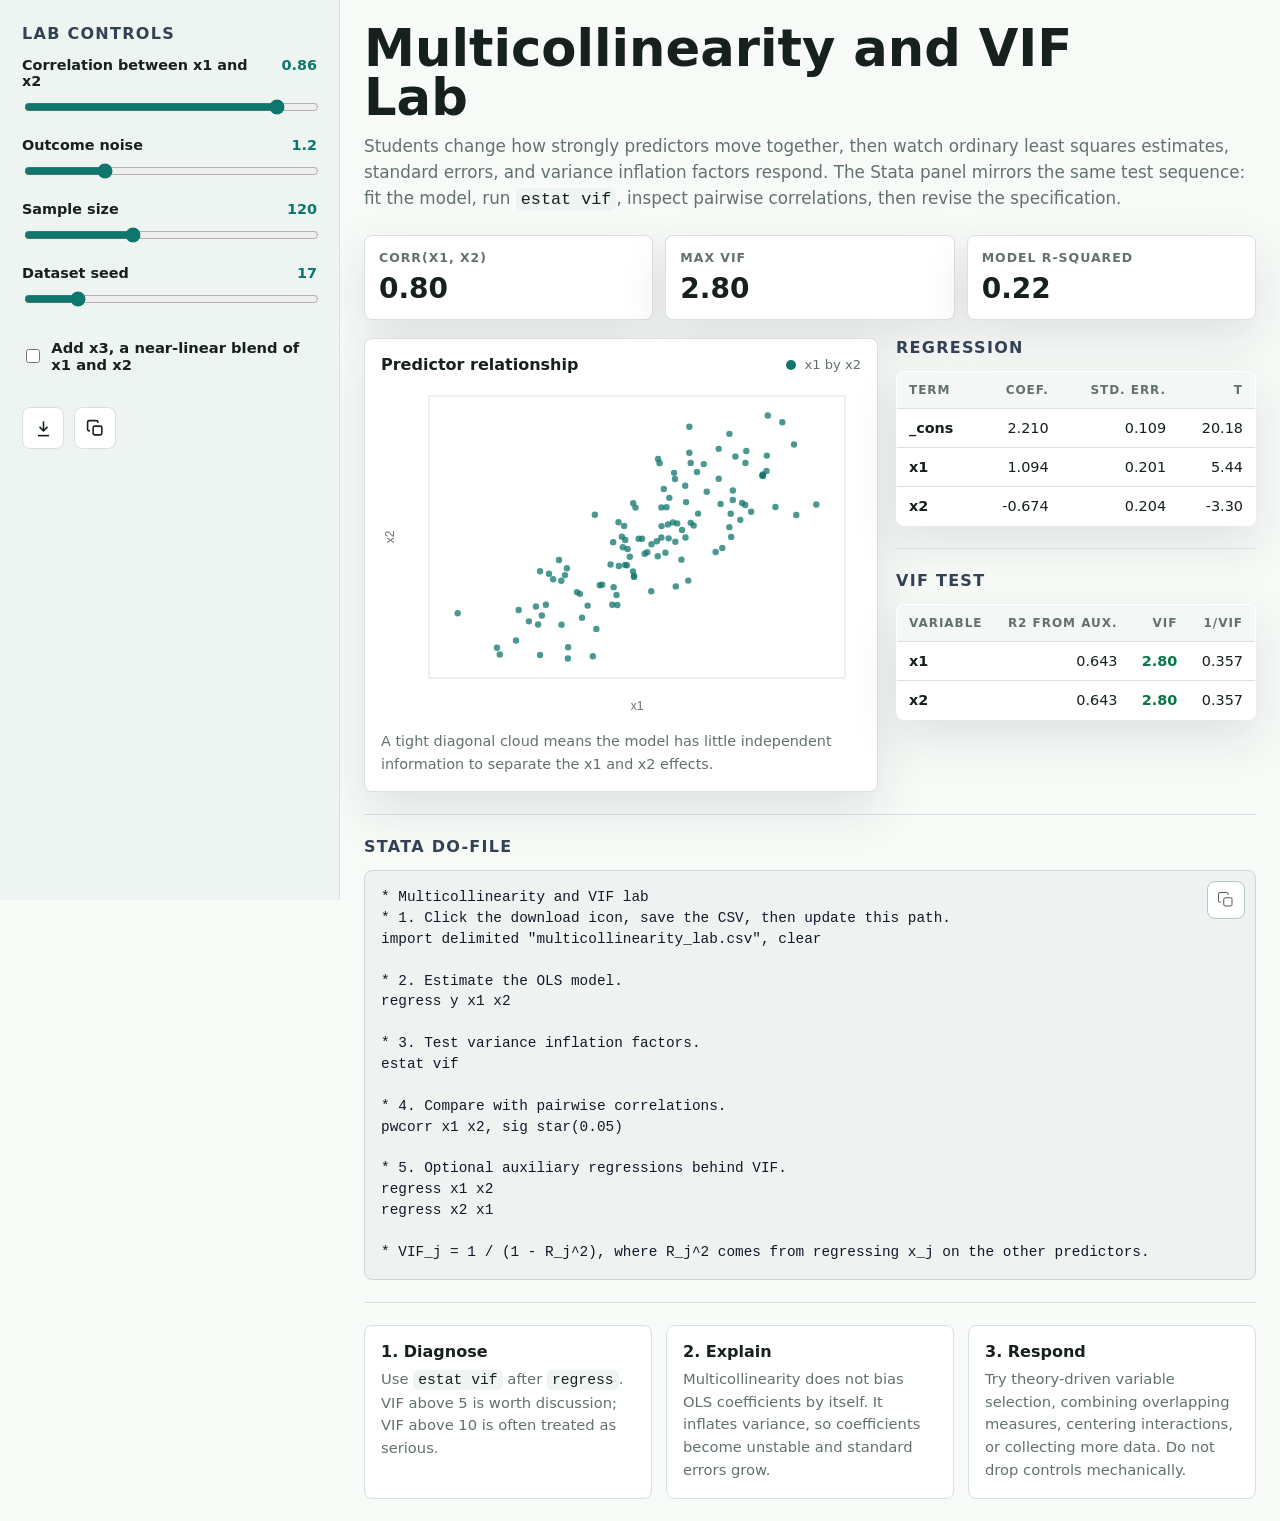
==== index.html @ f7a28486 "Add multicollinearity VIF teaching lab" ====
<!doctype html>
<html lang="en">
<head>
  <meta charset="utf-8">
  <meta name="viewport" content="width=device-width, initial-scale=1">
  <title>Multicollinearity and VIF Lab</title>
  <style>
    :root {
      color-scheme: light;
      --ink: #16201f;
      --muted: #62716e;
      --line: #d9e1de;
      --paper: #f8faf8;
      --panel: #ffffff;
      --accent: #0f766e;
      --accent-2: #b45309;
      --accent-3: #334155;
      --danger: #b42318;
      --warn: #b54708;
      --ok: #067647;
      --code: #111827;
      --code-bg: #eef3f1;
      --shadow: 0 18px 48px rgba(24, 36, 34, .11);
    }

    * {
      box-sizing: border-box;
    }

    body {
      margin: 0;
      font-family: Inter, ui-sans-serif, system-ui, -apple-system, BlinkMacSystemFont, "Segoe UI", sans-serif;
      color: var(--ink);
      background: var(--paper);
    }

    button, input {
      font: inherit;
    }

    .app {
      min-height: 100vh;
      display: grid;
      grid-template-columns: 340px minmax(0, 1fr);
    }

    aside {
      position: sticky;
      top: 0;
      height: 100vh;
      overflow: auto;
      padding: 24px 22px;
      border-right: 1px solid var(--line);
      background: #eef4f1;
    }

    main {
      min-width: 0;
      padding: 24px;
    }

    h1, h2, h3, p {
      margin-top: 0;
    }

    h1 {
      font-size: clamp(1.8rem, 4vw, 3.8rem);
      line-height: .95;
      letter-spacing: 0;
      margin-bottom: 12px;
      max-width: 820px;
    }

    h2 {
      font-size: 1rem;
      letter-spacing: .08em;
      text-transform: uppercase;
      color: var(--accent-3);
      margin-bottom: 14px;
    }

    h3 {
      font-size: 1rem;
      margin-bottom: 8px;
    }

    p {
      color: var(--muted);
      line-height: 1.55;
    }

    .subhead {
      max-width: 900px;
      font-size: 1.05rem;
      margin-bottom: 22px;
    }

    .controls {
      display: grid;
      gap: 20px;
    }

    .control {
      display: grid;
      gap: 8px;
    }

    .control label {
      display: flex;
      justify-content: space-between;
      gap: 12px;
      font-size: .9rem;
      font-weight: 700;
    }

    .control output {
      color: var(--accent);
      font-variant-numeric: tabular-nums;
    }

    input[type="range"] {
      width: 100%;
      accent-color: var(--accent);
    }

    .select-row {
      display: grid;
      grid-template-columns: 1fr 1fr;
      gap: 10px;
      margin-top: 2px;
    }

    .switch {
      display: flex;
      gap: 8px;
      align-items: center;
      padding: 10px 0;
      color: var(--ink);
      font-weight: 650;
      font-size: .92rem;
    }

    .switch input {
      width: 18px;
      height: 18px;
      accent-color: var(--accent);
    }

    .button-row {
      display: flex;
      gap: 10px;
      flex-wrap: wrap;
      margin-top: 4px;
    }

    .icon-btn {
      display: inline-flex;
      align-items: center;
      justify-content: center;
      width: 42px;
      height: 42px;
      border: 1px solid var(--line);
      background: var(--panel);
      color: var(--ink);
      cursor: pointer;
      border-radius: 8px;
    }

    .icon-btn:hover {
      border-color: #9fb1ad;
    }

    .icon-btn svg {
      width: 19px;
      height: 19px;
      stroke-width: 2;
    }

    .layout {
      display: grid;
      grid-template-columns: minmax(0, 1.2fr) minmax(360px, .8fr);
      gap: 18px;
      align-items: start;
    }

    .band {
      border-top: 1px solid var(--line);
      padding-top: 22px;
      margin-top: 22px;
    }

    .metrics {
      display: grid;
      grid-template-columns: repeat(3, minmax(0, 1fr));
      gap: 12px;
      margin-bottom: 18px;
    }

    .metric {
      background: var(--panel);
      border: 1px solid var(--line);
      border-radius: 8px;
      padding: 14px;
      box-shadow: var(--shadow);
    }

    .metric span {
      display: block;
      color: var(--muted);
      font-size: .78rem;
      text-transform: uppercase;
      letter-spacing: .08em;
      margin-bottom: 7px;
      font-weight: 800;
    }

    .metric strong {
      font-size: 1.75rem;
      font-variant-numeric: tabular-nums;
    }

    .plot-shell {
      background: var(--panel);
      border: 1px solid var(--line);
      border-radius: 8px;
      padding: 16px;
      box-shadow: var(--shadow);
      min-width: 0;
    }

    .plot-header {
      display: flex;
      justify-content: space-between;
      gap: 12px;
      align-items: center;
      margin-bottom: 6px;
    }

    .plot-title {
      font-weight: 800;
    }

    .legend {
      display: flex;
      align-items: center;
      gap: 8px;
      color: var(--muted);
      font-size: .82rem;
    }

    .dot {
      width: 10px;
      height: 10px;
      border-radius: 999px;
      background: var(--accent);
    }

    canvas {
      display: block;
      width: 100%;
      height: 340px;
    }

    table {
      width: 100%;
      border-collapse: collapse;
      font-size: .9rem;
      background: var(--panel);
      border: 1px solid var(--line);
      border-radius: 8px;
      overflow: hidden;
      box-shadow: var(--shadow);
    }

    th, td {
      text-align: right;
      padding: 11px 12px;
      border-bottom: 1px solid var(--line);
      font-variant-numeric: tabular-nums;
      white-space: nowrap;
    }

    th:first-child, td:first-child {
      text-align: left;
      font-weight: 800;
    }

    tr:last-child td {
      border-bottom: 0;
    }

    th {
      color: var(--muted);
      font-size: .75rem;
      letter-spacing: .08em;
      text-transform: uppercase;
      background: #f3f7f5;
    }

    .vif-high {
      color: var(--danger);
      font-weight: 900;
    }

    .vif-mid {
      color: var(--warn);
      font-weight: 900;
    }

    .vif-low {
      color: var(--ok);
      font-weight: 900;
    }

    .codebox {
      position: relative;
      background: var(--code-bg);
      border: 1px solid #cbd8d4;
      border-radius: 8px;
      overflow: hidden;
    }

    pre {
      margin: 0;
      padding: 16px;
      color: var(--code);
      overflow: auto;
      line-height: 1.45;
      font-size: .9rem;
    }

    .copy-btn {
      position: absolute;
      top: 10px;
      right: 10px;
      border: 1px solid #bac8c4;
      background: #ffffff;
      color: var(--ink);
      width: 38px;
      height: 38px;
      border-radius: 8px;
      display: inline-flex;
      align-items: center;
      justify-content: center;
      cursor: pointer;
    }

    .copy-btn svg {
      width: 18px;
      height: 18px;
    }

    .lesson {
      display: grid;
      grid-template-columns: repeat(3, minmax(0, 1fr));
      gap: 14px;
    }

    .lesson article {
      background: var(--panel);
      border: 1px solid var(--line);
      border-radius: 8px;
      padding: 16px;
    }

    .lesson strong {
      display: block;
      margin-bottom: 7px;
    }

    .lesson p {
      margin-bottom: 0;
      font-size: .92rem;
    }

    .formula {
      font-family: ui-monospace, SFMono-Regular, Menlo, Consolas, monospace;
      color: var(--ink);
      background: #edf4f2;
      padding: 2px 5px;
      border-radius: 5px;
    }

    .note {
      color: var(--muted);
      font-size: .9rem;
      margin: 10px 0 0;
    }

    @media (max-width: 980px) {
      .app {
        display: block;
      }

      aside {
        position: static;
        height: auto;
        border-right: 0;
        border-bottom: 1px solid var(--line);
      }

      .layout,
      .lesson {
        grid-template-columns: 1fr;
      }
    }

    @media (max-width: 640px) {
      main {
        padding: 18px 14px;
      }

      aside {
        padding: 18px 14px;
      }

      .metrics {
        grid-template-columns: 1fr;
      }

      canvas {
        height: 300px;
      }

      th, td {
        padding: 9px 8px;
        font-size: .82rem;
      }
    }
  </style>
</head>
<body>
  <div class="app">
    <aside>
      <h2>Lab Controls</h2>
      <div class="controls">
        <div class="control">
          <label for="rho">Correlation between x1 and x2 <output id="rhoOut"></output></label>
          <input id="rho" type="range" min="0" max="0.98" step="0.01" value="0.86">
        </div>
        <div class="control">
          <label for="noise">Outcome noise <output id="noiseOut"></output></label>
          <input id="noise" type="range" min="0.2" max="4" step="0.1" value="1.2">
        </div>
        <div class="control">
          <label for="n">Sample size <output id="nOut"></output></label>
          <input id="n" type="range" min="40" max="260" step="10" value="120">
        </div>
        <div class="control">
          <label for="seed">Dataset seed <output id="seedOut"></output></label>
          <input id="seed" type="range" min="1" max="99" step="1" value="17">
        </div>
        <label class="switch">
          <input id="includeX3" type="checkbox">
          Add x3, a near-linear blend of x1 and x2
        </label>
        <div class="button-row" aria-label="data actions">
          <button class="icon-btn" id="downloadCsv" type="button" title="Download CSV" aria-label="Download CSV">
            <svg viewBox="0 0 24 24" fill="none" stroke="currentColor"><path d="M12 3v12"></path><path d="m7 10 5 5 5-5"></path><path d="M5 21h14"></path></svg>
          </button>
          <button class="icon-btn" id="copyDo" type="button" title="Copy Stata do-file" aria-label="Copy Stata do-file">
            <svg viewBox="0 0 24 24" fill="none" stroke="currentColor"><rect x="9" y="9" width="11" height="11" rx="2"></rect><path d="M5 15H4a2 2 0 0 1-2-2V4a2 2 0 0 1 2-2h9a2 2 0 0 1 2 2v1"></path></svg>
          </button>
        </div>
      </div>
    </aside>

    <main>
      <h1>Multicollinearity and VIF Lab</h1>
      <p class="subhead">Students change how strongly predictors move together, then watch ordinary least squares estimates, standard errors, and variance inflation factors respond. The Stata panel mirrors the same test sequence: fit the model, run <span class="formula">estat vif</span>, inspect pairwise correlations, then revise the specification.</p>

      <section class="metrics" aria-label="summary metrics">
        <div class="metric"><span>corr(x1, x2)</span><strong id="corrMetric"></strong></div>
        <div class="metric"><span>max VIF</span><strong id="maxVifMetric"></strong></div>
        <div class="metric"><span>model R-squared</span><strong id="r2Metric"></strong></div>
      </section>

      <section class="layout">
        <div class="plot-shell">
          <div class="plot-header">
            <div class="plot-title">Predictor relationship</div>
            <div class="legend"><span class="dot"></span><span>x1 by x2</span></div>
          </div>
          <canvas id="scatter" width="720" height="420" aria-label="scatterplot of x1 and x2"></canvas>
          <p class="note">A tight diagonal cloud means the model has little independent information to separate the x1 and x2 effects.</p>
        </div>

        <div>
          <h2>Regression</h2>
          <table aria-label="ols results">
            <thead>
              <tr><th>Term</th><th>Coef.</th><th>Std. err.</th><th>t</th></tr>
            </thead>
            <tbody id="coefBody"></tbody>
          </table>

          <div class="band">
            <h2>VIF Test</h2>
            <table aria-label="vif results">
              <thead>
                <tr><th>Variable</th><th>R2 from aux.</th><th>VIF</th><th>1/VIF</th></tr>
              </thead>
              <tbody id="vifBody"></tbody>
            </table>
          </div>
        </div>
      </section>

      <section class="band">
        <h2>Stata Do-file</h2>
        <div class="codebox">
          <button class="copy-btn" id="copyDoInline" type="button" title="Copy commands" aria-label="Copy commands">
            <svg viewBox="0 0 24 24" fill="none" stroke="currentColor"><rect x="9" y="9" width="11" height="11" rx="2"></rect><path d="M5 15H4a2 2 0 0 1-2-2V4a2 2 0 0 1 2-2h9a2 2 0 0 1 2 2v1"></path></svg>
          </button>
          <pre id="stataCode"></pre>
        </div>
      </section>

      <section class="band lesson" aria-label="teaching prompts">
        <article>
          <strong>1. Diagnose</strong>
          <p>Use <span class="formula">estat vif</span> after <span class="formula">regress</span>. VIF above 5 is worth discussion; VIF above 10 is often treated as serious.</p>
        </article>
        <article>
          <strong>2. Explain</strong>
          <p>Multicollinearity does not bias OLS coefficients by itself. It inflates variance, so coefficients become unstable and standard errors grow.</p>
        </article>
        <article>
          <strong>3. Respond</strong>
          <p>Try theory-driven variable selection, combining overlapping measures, centering interactions, or collecting more data. Do not drop controls mechanically.</p>
        </article>
      </section>
    </main>
  </div>

  <script>
    const els = {
      rho: document.getElementById("rho"),
      rhoOut: document.getElementById("rhoOut"),
      noise: document.getElementById("noise"),
      noiseOut: document.getElementById("noiseOut"),
      n: document.getElementById("n"),
      nOut: document.getElementById("nOut"),
      seed: document.getElementById("seed"),
      seedOut: document.getElementById("seedOut"),
      includeX3: document.getElementById("includeX3"),
      scatter: document.getElementById("scatter"),
      coefBody: document.getElementById("coefBody"),
      vifBody: document.getElementById("vifBody"),
      corrMetric: document.getElementById("corrMetric"),
      maxVifMetric: document.getElementById("maxVifMetric"),
      r2Metric: document.getElementById("r2Metric"),
      stataCode: document.getElementById("stataCode"),
      downloadCsv: document.getElementById("downloadCsv"),
      copyDo: document.getElementById("copyDo"),
      copyDoInline: document.getElementById("copyDoInline")
    };

    let currentRows = [];
    let currentStata = "";

    function mulberry32(seed) {
      let a = seed >>> 0;
      return function() {
        a += 0x6D2B79F5;
        let t = a;
        t = Math.imul(t ^ t >>> 15, t | 1);
        t ^= t + Math.imul(t ^ t >>> 7, t | 61);
        return ((t ^ t >>> 14) >>> 0) / 4294967296;
      };
    }

    function normalPair(rand) {
      const u1 = Math.max(rand(), 1e-12);
      const u2 = rand();
      const mag = Math.sqrt(-2 * Math.log(u1));
      return [mag * Math.cos(2 * Math.PI * u2), mag * Math.sin(2 * Math.PI * u2)];
    }

    function generateData() {
      const rho = Number(els.rho.value);
      const noise = Number(els.noise.value);
      const n = Number(els.n.value);
      const seed = Number(els.seed.value);
      const includeX3 = els.includeX3.checked;
      const rand = mulberry32(seed * 1009 + Math.round(rho * 1000) * 17 + Math.round(noise * 100) * 31 + (includeX3 ? 919 : 0));
      const rows = [];
      const sdIndependent = Math.sqrt(1 - rho * rho);

      for (let i = 0; i < n; i++) {
        const [z1, z2] = normalPair(rand);
        const [z3, e1] = normalPair(rand);
        const x1 = z1;
        const x2 = rho * z1 + sdIndependent * z2;
        const x3 = 0.58 * x1 + 0.42 * x2 + 0.08 * z3;
        const y = 2.1 + 1.25 * x1 - 0.85 * x2 + (includeX3 ? 0.45 * x3 : 0) + noise * e1;
        rows.push({ id: i + 1, y, x1, x2, x3 });
      }
      return rows;
    }

    function mean(values) {
      return values.reduce((sum, v) => sum + v, 0) / values.length;
    }

    function correlation(a, b) {
      const ma = mean(a);
      const mb = mean(b);
      let num = 0, da = 0, db = 0;
      for (let i = 0; i < a.length; i++) {
        const xa = a[i] - ma;
        const xb = b[i] - mb;
        num += xa * xb;
        da += xa * xa;
        db += xb * xb;
      }
      return num / Math.sqrt(da * db);
    }

    function transpose(m) {
      return m[0].map((_, c) => m.map(row => row[c]));
    }

    function multiply(a, b) {
      const result = Array.from({ length: a.length }, () => Array(b[0].length).fill(0));
      for (let i = 0; i < a.length; i++) {
        for (let k = 0; k < b.length; k++) {
          for (let j = 0; j < b[0].length; j++) result[i][j] += a[i][k] * b[k][j];
        }
      }
      return result;
    }

    function inverse(matrix) {
      const n = matrix.length;
      const augmented = matrix.map((row, i) => [
        ...row.map(Number),
        ...Array.from({ length: n }, (_, j) => i === j ? 1 : 0)
      ]);
      for (let col = 0; col < n; col++) {
        let pivot = col;
        for (let r = col + 1; r < n; r++) {
          if (Math.abs(augmented[r][col]) > Math.abs(augmented[pivot][col])) pivot = r;
        }
        [augmented[col], augmented[pivot]] = [augmented[pivot], augmented[col]];
        const divisor = augmented[col][col] || 1e-12;
        for (let c = 0; c < 2 * n; c++) augmented[col][c] /= divisor;
        for (let r = 0; r < n; r++) {
          if (r === col) continue;
          const factor = augmented[r][col];
          for (let c = 0; c < 2 * n; c++) augmented[r][c] -= factor * augmented[col][c];
        }
      }
      return augmented.map(row => row.slice(n));
    }

    function ols(rows, yName, xNames) {
      const x = rows.map(row => [1, ...xNames.map(name => row[name])]);
      const y = rows.map(row => [row[yName]]);
      const xt = transpose(x);
      const xtx = multiply(xt, x);
      const xtxInv = inverse(xtx);
      const beta = multiply(multiply(xtxInv, xt), y).map(row => row[0]);
      const yVals = rows.map(row => row[yName]);
      const yMean = mean(yVals);
      const fitted = x.map(row => row.reduce((sum, v, i) => sum + v * beta[i], 0));
      const residuals = yVals.map((v, i) => v - fitted[i]);
      const sse = residuals.reduce((sum, v) => sum + v * v, 0);
      const sst = yVals.reduce((sum, v) => sum + Math.pow(v - yMean, 2), 0);
      const df = rows.length - xNames.length - 1;
      const sigma2 = sse / df;
      const se = xtxInv.map((row, i) => Math.sqrt(Math.max(row[i] * sigma2, 0)));
      return {
        terms: ["_cons", ...xNames],
        beta,
        se,
        t: beta.map((b, i) => b / se[i]),
        r2: 1 - sse / sst
      };
    }

    function vif(rows, xNames) {
      return xNames.map(name => {
        const others = xNames.filter(x => x !== name);
        const aux = ols(rows, name, others);
        const r2 = Math.min(aux.r2, 0.999999);
        return { name, r2, vif: 1 / (1 - r2), tolerance: 1 - r2 };
      });
    }

    function fmt(value, digits = 3) {
      if (!Number.isFinite(value)) return "";
      return value.toFixed(digits);
    }

    function vifClass(value) {
      if (value >= 10) return "vif-high";
      if (value >= 5) return "vif-mid";
      return "vif-low";
    }

    function drawScatter(rows) {
      const canvas = els.scatter;
      const ctx = canvas.getContext("2d");
      const dpr = window.devicePixelRatio || 1;
      const rect = canvas.getBoundingClientRect();
      canvas.width = Math.round(rect.width * dpr);
      canvas.height = Math.round(rect.height * dpr);
      ctx.setTransform(dpr, 0, 0, dpr, 0, 0);
      const w = rect.width;
      const h = rect.height;
      const pad = { left: 48, right: 16, top: 16, bottom: 42 };
      const xs = rows.map(d => d.x1);
      const ys = rows.map(d => d.x2);
      const extent = arr => [Math.min(...arr), Math.max(...arr)];
      const [xmin, xmax] = extent(xs);
      const [ymin, ymax] = extent(ys);
      const xPad = (xmax - xmin) * 0.08 || 1;
      const yPad = (ymax - ymin) * 0.08 || 1;
      const xScale = x => pad.left + ((x - xmin + xPad) / (xmax - xmin + 2 * xPad)) * (w - pad.left - pad.right);
      const yScale = y => h - pad.bottom - ((y - ymin + yPad) / (ymax - ymin + 2 * yPad)) * (h - pad.top - pad.bottom);
      ctx.clearRect(0, 0, w, h);
      ctx.fillStyle = "#ffffff";
      ctx.fillRect(0, 0, w, h);
      ctx.strokeStyle = "#d9e1de";
      ctx.lineWidth = 1;
      ctx.strokeRect(pad.left, pad.top, w - pad.left - pad.right, h - pad.top - pad.bottom);
      ctx.fillStyle = "#62716e";
      ctx.font = "12px Inter, sans-serif";
      ctx.textAlign = "center";
      ctx.fillText("x1", pad.left + (w - pad.left - pad.right) / 2, h - 10);
      ctx.save();
      ctx.translate(13, pad.top + (h - pad.top - pad.bottom) / 2);
      ctx.rotate(-Math.PI / 2);
      ctx.fillText("x2", 0, 0);
      ctx.restore();
      ctx.globalAlpha = 0.75;
      ctx.fillStyle = "#0f766e";
      rows.forEach(d => {
        ctx.beginPath();
        ctx.arc(xScale(d.x1), yScale(d.x2), 3.2, 0, Math.PI * 2);
        ctx.fill();
      });
      ctx.globalAlpha = 1;
    }

    function makeStataCode(xNames) {
      const regressors = xNames.join(" ");
      return [
        "* Multicollinearity and VIF lab",
        "* 1. Click the download icon, save the CSV, then update this path.",
        "import delimited \"multicollinearity_lab.csv\", clear",
        "",
        "* 2. Estimate the OLS model.",
        `regress y ${regressors}`,
        "",
        "* 3. Test variance inflation factors.",
        "estat vif",
        "",
        "* 4. Compare with pairwise correlations.",
        `pwcorr ${regressors}, sig star(0.05)`,
        "",
        "* 5. Optional auxiliary regressions behind VIF.",
        ...xNames.map(name => `regress ${name} ${xNames.filter(x => x !== name).join(" ")}`),
        "",
        "* VIF_j = 1 / (1 - R_j^2), where R_j^2 comes from regressing x_j on the other predictors."
      ].join("\n");
    }

    function render() {
      els.rhoOut.value = Number(els.rho.value).toFixed(2);
      els.noiseOut.value = Number(els.noise.value).toFixed(1);
      els.nOut.value = els.n.value;
      els.seedOut.value = els.seed.value;

      currentRows = generateData();
      const xNames = els.includeX3.checked ? ["x1", "x2", "x3"] : ["x1", "x2"];
      const model = ols(currentRows, "y", xNames);
      const vifRows = vif(currentRows, xNames);
      const corr = correlation(currentRows.map(d => d.x1), currentRows.map(d => d.x2));
      const maxVif = Math.max(...vifRows.map(d => d.vif));

      els.corrMetric.textContent = fmt(corr, 2);
      els.maxVifMetric.textContent = fmt(maxVif, 2);
      els.r2Metric.textContent = fmt(model.r2, 2);

      els.coefBody.innerHTML = model.terms.map((term, i) => `
        <tr>
          <td>${term}</td>
          <td>${fmt(model.beta[i], 3)}</td>
          <td>${fmt(model.se[i], 3)}</td>
          <td>${fmt(model.t[i], 2)}</td>
        </tr>
      `).join("");

      els.vifBody.innerHTML = vifRows.map(row => `
        <tr>
          <td>${row.name}</td>
          <td>${fmt(row.r2, 3)}</td>
          <td class="${vifClass(row.vif)}">${fmt(row.vif, 2)}</td>
          <td>${fmt(row.tolerance, 3)}</td>
        </tr>
      `).join("");

      currentStata = makeStataCode(xNames);
      els.stataCode.textContent = currentStata;
      drawScatter(currentRows);
    }

    function csvText() {
      const includeX3 = els.includeX3.checked;
      const header = includeX3 ? ["id", "y", "x1", "x2", "x3"] : ["id", "y", "x1", "x2"];
      const lines = currentRows.map(row => header.map(key => key === "id" ? row[key] : row[key].toFixed(6)).join(","));
      return [header.join(","), ...lines].join("\n");
    }

    function downloadCsv() {
      const blob = new Blob([csvText()], { type: "text/csv;charset=utf-8" });
      const url = URL.createObjectURL(blob);
      const a = document.createElement("a");
      a.href = url;
      a.download = "multicollinearity_lab.csv";
      document.body.appendChild(a);
      a.click();
      a.remove();
      URL.revokeObjectURL(url);
    }

    async function copyStata(button) {
      await navigator.clipboard.writeText(currentStata);
      const oldTitle = button.title;
      button.title = "Copied";
      setTimeout(() => { button.title = oldTitle; }, 900);
    }

    [els.rho, els.noise, els.n, els.seed, els.includeX3].forEach(el => {
      el.addEventListener("input", render);
      el.addEventListener("change", render);
    });
    els.downloadCsv.addEventListener("click", downloadCsv);
    els.copyDo.addEventListener("click", () => copyStata(els.copyDo));
    els.copyDoInline.addEventListener("click", () => copyStata(els.copyDoInline));
    window.addEventListener("resize", () => drawScatter(currentRows));

    render();
  </script>
</body>
</html>
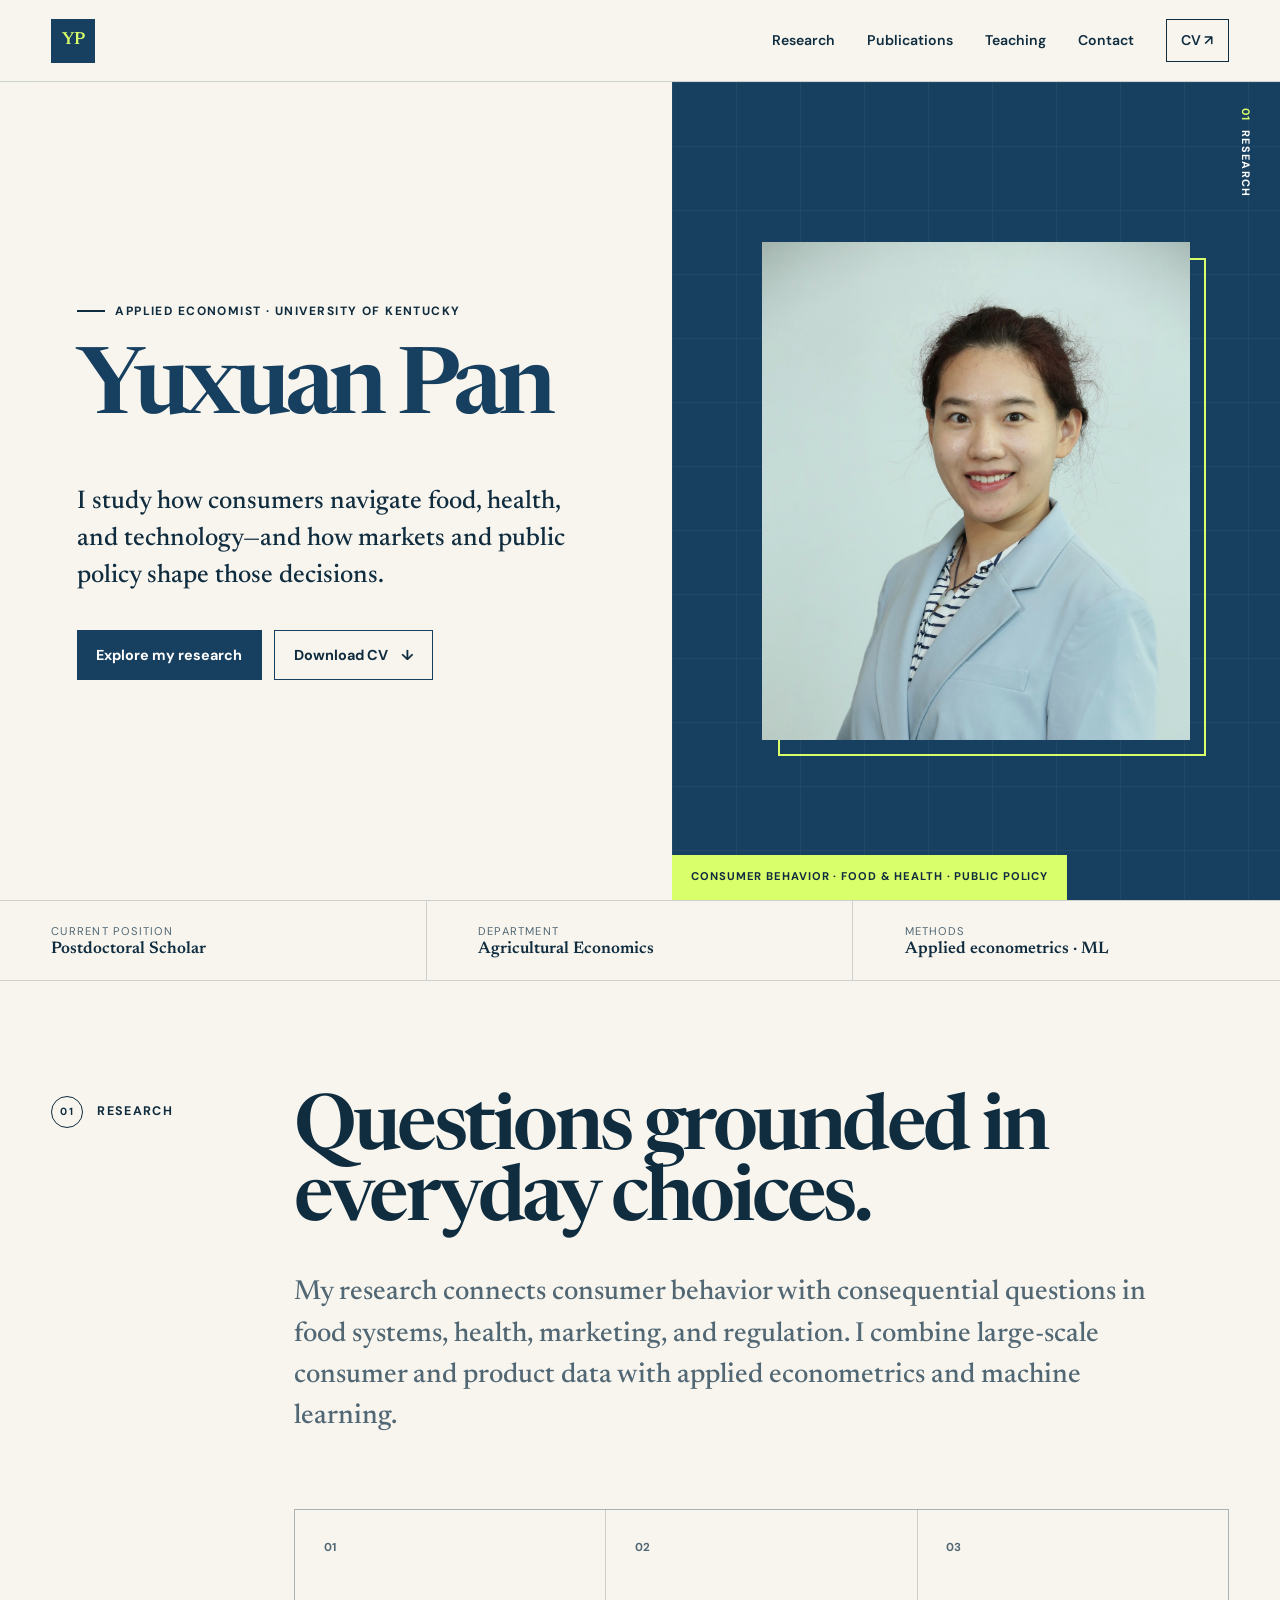
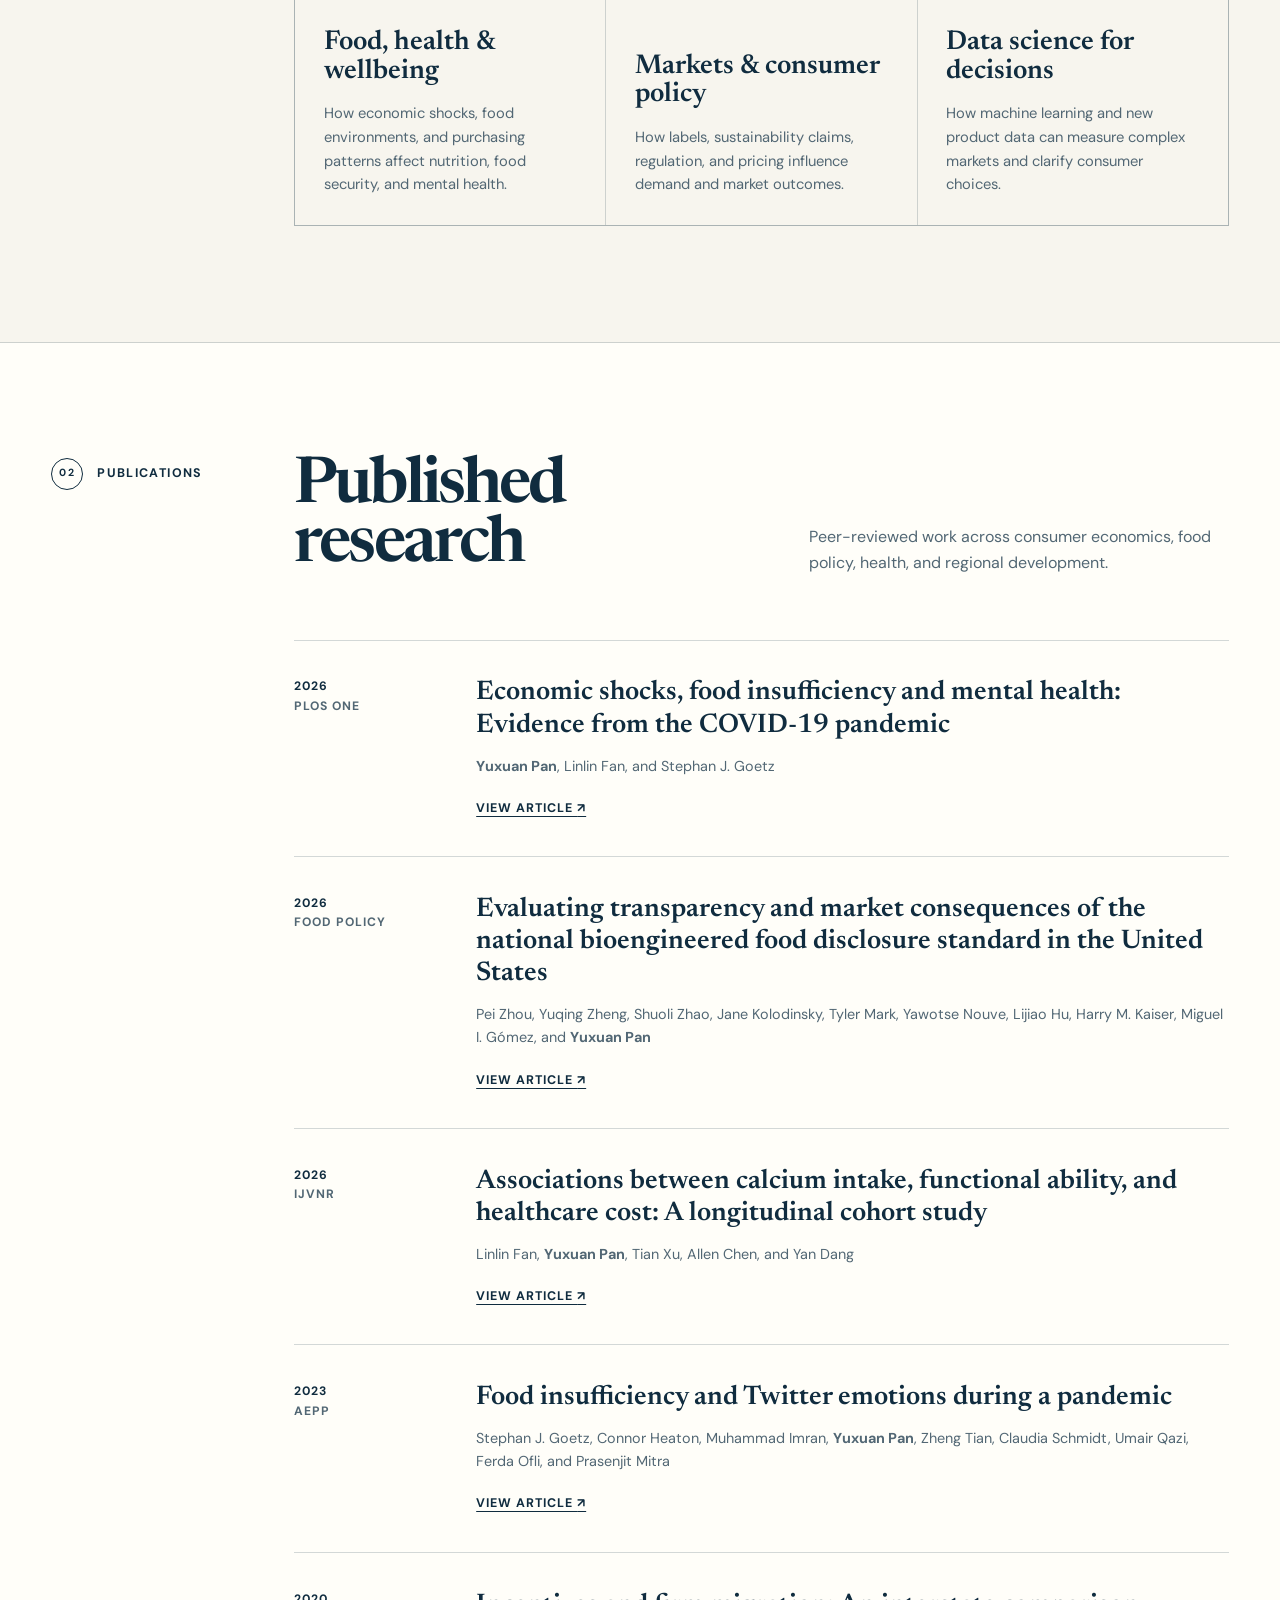
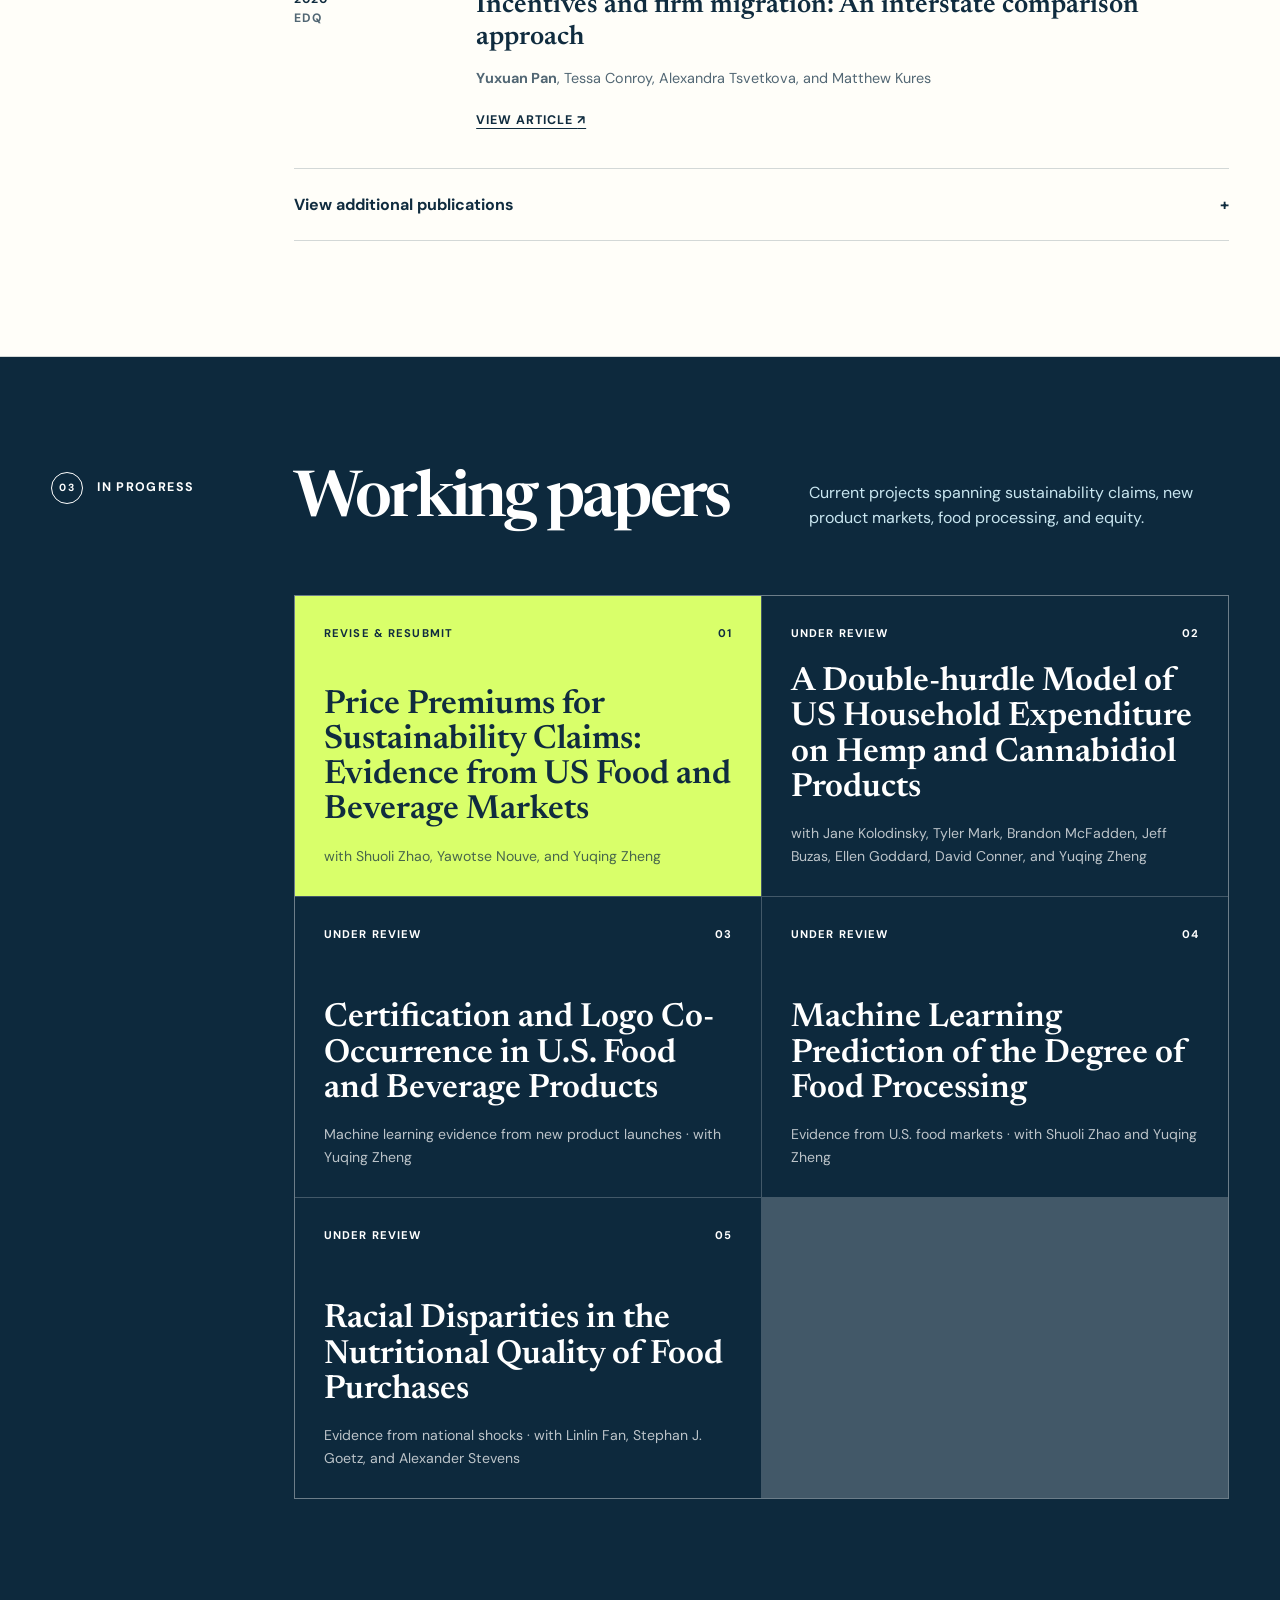
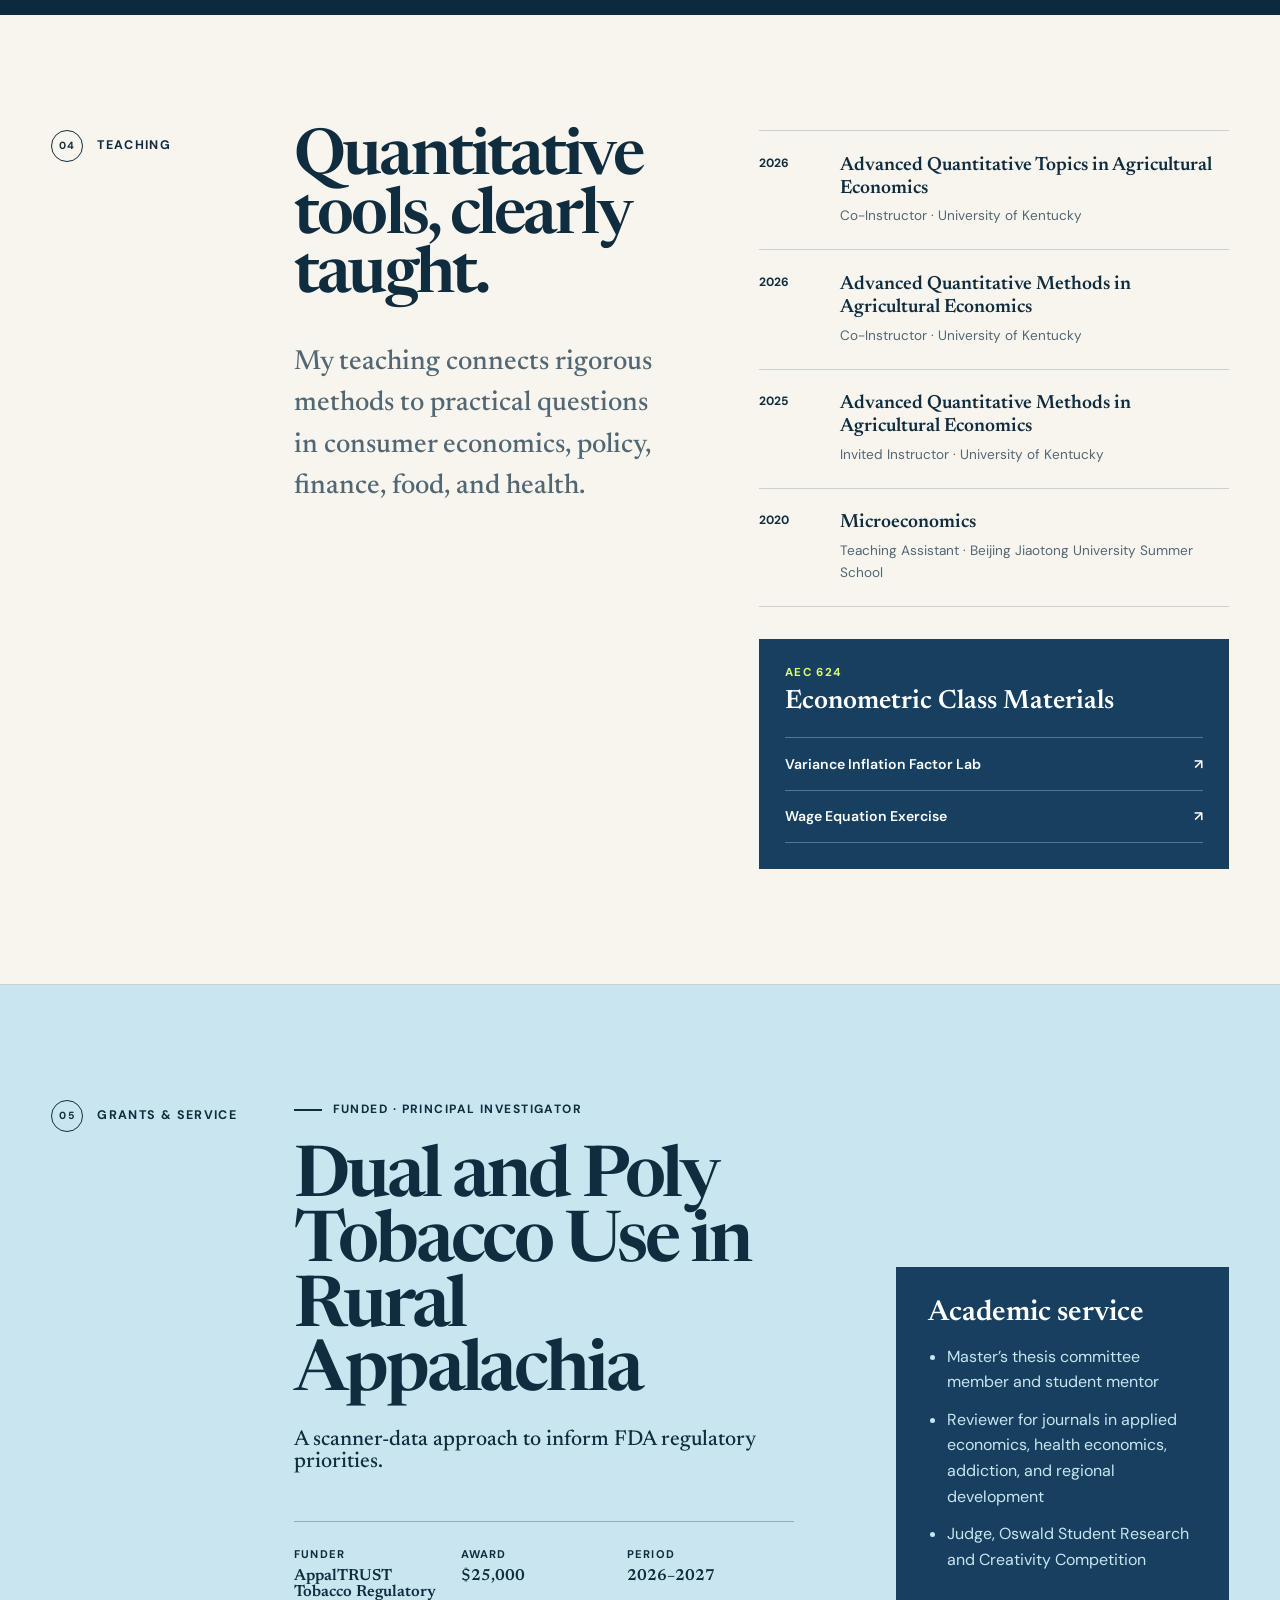
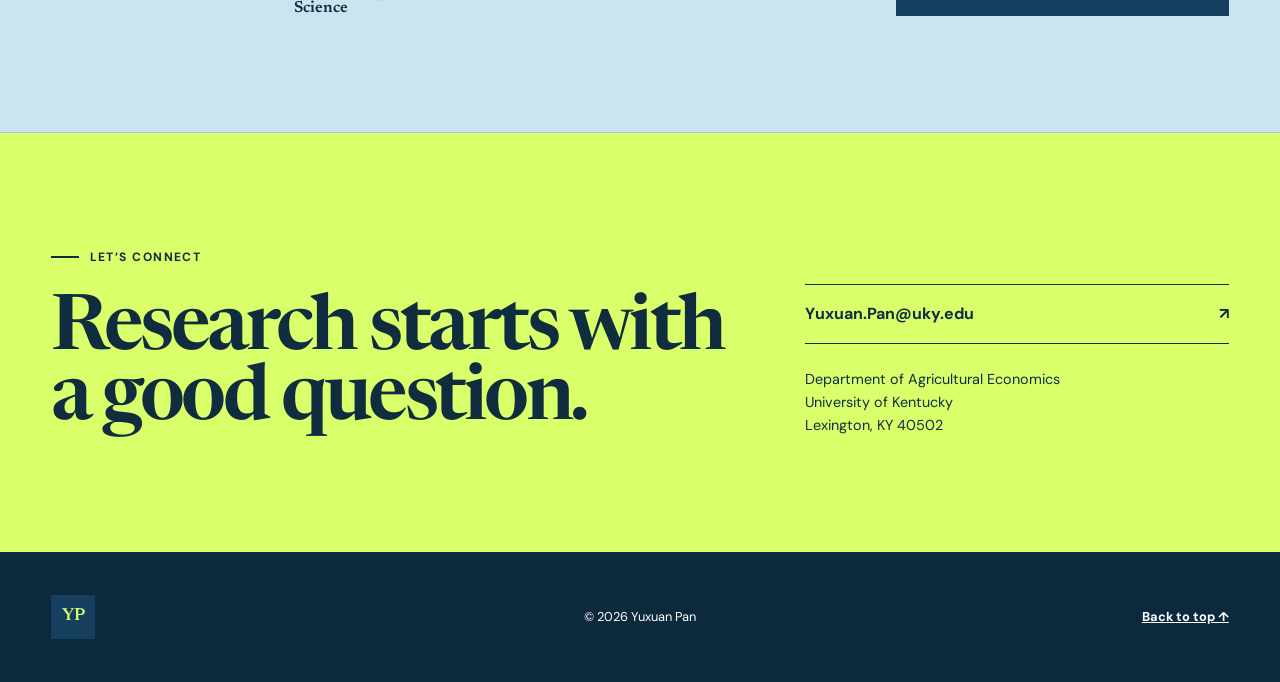
==== commit f35d33df: "Publish academic website and AEC 624 materials Add the responsive academic website, public CV, profe" ====
--- a/index.html
+++ b/index.html
@@ -1,848 +1,262 @@
 <!doctype html>
 <html lang="en">
-<head>
-  <meta charset="utf-8">
-  <meta name="viewport" content="width=device-width, initial-scale=1">
-  <title>Multicollinearity and VIF Lab</title>
-  <style>
-    :root {
-      color-scheme: light;
-      --ink: #16201f;
-      --muted: #62716e;
-      --line: #d9e1de;
-      --paper: #f8faf8;
-      --panel: #ffffff;
-      --accent: #0f766e;
-      --accent-2: #b45309;
-      --accent-3: #334155;
-      --danger: #b42318;
-      --warn: #b54708;
-      --ok: #067647;
-      --code: #111827;
-      --code-bg: #eef3f1;
-      --shadow: 0 18px 48px rgba(24, 36, 34, .11);
-    }
-
-    * {
-      box-sizing: border-box;
-    }
-
-    body {
-      margin: 0;
-      font-family: Inter, ui-sans-serif, system-ui, -apple-system, BlinkMacSystemFont, "Segoe UI", sans-serif;
-      color: var(--ink);
-      background: var(--paper);
-    }
-
-    button, input {
-      font: inherit;
-    }
-
-    .app {
-      min-height: 100vh;
-      display: grid;
-      grid-template-columns: 340px minmax(0, 1fr);
-    }
-
-    aside {
-      position: sticky;
-      top: 0;
-      height: 100vh;
-      overflow: auto;
-      padding: 24px 22px;
-      border-right: 1px solid var(--line);
-      background: #eef4f1;
-    }
-
-    main {
-      min-width: 0;
-      padding: 24px;
-    }
-
-    h1, h2, h3, p {
-      margin-top: 0;
-    }
-
-    h1 {
-      font-size: clamp(1.8rem, 4vw, 3.8rem);
-      line-height: .95;
-      letter-spacing: 0;
-      margin-bottom: 12px;
-      max-width: 820px;
-    }
-
-    h2 {
-      font-size: 1rem;
-      letter-spacing: .08em;
-      text-transform: uppercase;
-      color: var(--accent-3);
-      margin-bottom: 14px;
-    }
-
-    h3 {
-      font-size: 1rem;
-      margin-bottom: 8px;
-    }
-
-    p {
-      color: var(--muted);
-      line-height: 1.55;
-    }
-
-    .subhead {
-      max-width: 900px;
-      font-size: 1.05rem;
-      margin-bottom: 22px;
-    }
-
-    .controls {
-      display: grid;
-      gap: 20px;
-    }
-
-    .control {
-      display: grid;
-      gap: 8px;
-    }
-
-    .control label {
-      display: flex;
-      justify-content: space-between;
-      gap: 12px;
-      font-size: .9rem;
-      font-weight: 700;
-    }
-
-    .control output {
-      color: var(--accent);
-      font-variant-numeric: tabular-nums;
-    }
-
-    input[type="range"] {
-      width: 100%;
-      accent-color: var(--accent);
-    }
-
-    .select-row {
-      display: grid;
-      grid-template-columns: 1fr 1fr;
-      gap: 10px;
-      margin-top: 2px;
-    }
-
-    .switch {
-      display: flex;
-      gap: 8px;
-      align-items: center;
-      padding: 10px 0;
-      color: var(--ink);
-      font-weight: 650;
-      font-size: .92rem;
-    }
-
-    .switch input {
-      width: 18px;
-      height: 18px;
-      accent-color: var(--accent);
-    }
-
-    .button-row {
-      display: flex;
-      gap: 10px;
-      flex-wrap: wrap;
-      margin-top: 4px;
-    }
-
-    .icon-btn {
-      display: inline-flex;
-      align-items: center;
-      justify-content: center;
-      width: 42px;
-      height: 42px;
-      border: 1px solid var(--line);
-      background: var(--panel);
-      color: var(--ink);
-      cursor: pointer;
-      border-radius: 8px;
-    }
-
-    .icon-btn:hover {
-      border-color: #9fb1ad;
-    }
-
-    .icon-btn svg {
-      width: 19px;
-      height: 19px;
-      stroke-width: 2;
-    }
-
-    .layout {
-      display: grid;
-      grid-template-columns: minmax(0, 1.2fr) minmax(360px, .8fr);
-      gap: 18px;
-      align-items: start;
-    }
-
-    .band {
-      border-top: 1px solid var(--line);
-      padding-top: 22px;
-      margin-top: 22px;
-    }
-
-    .metrics {
-      display: grid;
-      grid-template-columns: repeat(3, minmax(0, 1fr));
-      gap: 12px;
-      margin-bottom: 18px;
-    }
-
-    .metric {
-      background: var(--panel);
-      border: 1px solid var(--line);
-      border-radius: 8px;
-      padding: 14px;
-      box-shadow: var(--shadow);
-    }
-
-    .metric span {
-      display: block;
-      color: var(--muted);
-      font-size: .78rem;
-      text-transform: uppercase;
-      letter-spacing: .08em;
-      margin-bottom: 7px;
-      font-weight: 800;
-    }
-
-    .metric strong {
-      font-size: 1.75rem;
-      font-variant-numeric: tabular-nums;
-    }
-
-    .plot-shell {
-      background: var(--panel);
-      border: 1px solid var(--line);
-      border-radius: 8px;
-      padding: 16px;
-      box-shadow: var(--shadow);
-      min-width: 0;
-    }
-
-    .plot-header {
-      display: flex;
-      justify-content: space-between;
-      gap: 12px;
-      align-items: center;
-      margin-bottom: 6px;
-    }
-
-    .plot-title {
-      font-weight: 800;
-    }
-
-    .legend {
-      display: flex;
-      align-items: center;
-      gap: 8px;
-      color: var(--muted);
-      font-size: .82rem;
-    }
-
-    .dot {
-      width: 10px;
-      height: 10px;
-      border-radius: 999px;
-      background: var(--accent);
-    }
-
-    canvas {
-      display: block;
-      width: 100%;
-      height: 340px;
-    }
-
-    table {
-      width: 100%;
-      border-collapse: collapse;
-      font-size: .9rem;
-      background: var(--panel);
-      border: 1px solid var(--line);
-      border-radius: 8px;
-      overflow: hidden;
-      box-shadow: var(--shadow);
-    }
-
-    th, td {
-      text-align: right;
-      padding: 11px 12px;
-      border-bottom: 1px solid var(--line);
-      font-variant-numeric: tabular-nums;
-      white-space: nowrap;
-    }
-
-    th:first-child, td:first-child {
-      text-align: left;
-      font-weight: 800;
-    }
-
-    tr:last-child td {
-      border-bottom: 0;
-    }
-
-    th {
-      color: var(--muted);
-      font-size: .75rem;
-      letter-spacing: .08em;
-      text-transform: uppercase;
-      background: #f3f7f5;
-    }
-
-    .vif-high {
-      color: var(--danger);
-      font-weight: 900;
-    }
-
-    .vif-mid {
-      color: var(--warn);
-      font-weight: 900;
-    }
-
-    .vif-low {
-      color: var(--ok);
-      font-weight: 900;
-    }
-
-    .codebox {
-      position: relative;
-      background: var(--code-bg);
-      border: 1px solid #cbd8d4;
-      border-radius: 8px;
-      overflow: hidden;
-    }
-
-    pre {
-      margin: 0;
-      padding: 16px;
-      color: var(--code);
-      overflow: auto;
-      line-height: 1.45;
-      font-size: .9rem;
-    }
-
-    .copy-btn {
-      position: absolute;
-      top: 10px;
-      right: 10px;
-      border: 1px solid #bac8c4;
-      background: #ffffff;
-      color: var(--ink);
-      width: 38px;
-      height: 38px;
-      border-radius: 8px;
-      display: inline-flex;
-      align-items: center;
-      justify-content: center;
-      cursor: pointer;
-    }
-
-    .copy-btn svg {
-      width: 18px;
-      height: 18px;
-    }
-
-    .lesson {
-      display: grid;
-      grid-template-columns: repeat(3, minmax(0, 1fr));
-      gap: 14px;
-    }
-
-    .lesson article {
-      background: var(--panel);
-      border: 1px solid var(--line);
-      border-radius: 8px;
-      padding: 16px;
-    }
-
-    .lesson strong {
-      display: block;
-      margin-bottom: 7px;
-    }
-
-    .lesson p {
-      margin-bottom: 0;
-      font-size: .92rem;
-    }
-
-    .formula {
-      font-family: ui-monospace, SFMono-Regular, Menlo, Consolas, monospace;
-      color: var(--ink);
-      background: #edf4f2;
-      padding: 2px 5px;
-      border-radius: 5px;
-    }
-
-    .note {
-      color: var(--muted);
-      font-size: .9rem;
-      margin: 10px 0 0;
-    }
-
-    @media (max-width: 980px) {
-      .app {
-        display: block;
-      }
-
-      aside {
-        position: static;
-        height: auto;
-        border-right: 0;
-        border-bottom: 1px solid var(--line);
-      }
-
-      .layout,
-      .lesson {
-        grid-template-columns: 1fr;
-      }
-    }
-
-    @media (max-width: 640px) {
-      main {
-        padding: 18px 14px;
-      }
-
-      aside {
-        padding: 18px 14px;
-      }
-
-      .metrics {
-        grid-template-columns: 1fr;
-      }
-
-      canvas {
-        height: 300px;
-      }
-
-      th, td {
-        padding: 9px 8px;
-        font-size: .82rem;
-      }
-    }
-  </style>
-</head>
-<body>
-  <div class="app">
-    <aside>
-      <h2>Lab Controls</h2>
-      <div class="controls">
-        <div class="control">
-          <label for="rho">Correlation between x1 and x2 <output id="rhoOut"></output></label>
-          <input id="rho" type="range" min="0" max="0.98" step="0.01" value="0.86">
-        </div>
-        <div class="control">
-          <label for="noise">Outcome noise <output id="noiseOut"></output></label>
-          <input id="noise" type="range" min="0.2" max="4" step="0.1" value="1.2">
-        </div>
-        <div class="control">
-          <label for="n">Sample size <output id="nOut"></output></label>
-          <input id="n" type="range" min="40" max="260" step="10" value="120">
-        </div>
-        <div class="control">
-          <label for="seed">Dataset seed <output id="seedOut"></output></label>
-          <input id="seed" type="range" min="1" max="99" step="1" value="17">
-        </div>
-        <label class="switch">
-          <input id="includeX3" type="checkbox">
-          Add x3, a near-linear blend of x1 and x2
-        </label>
-        <div class="button-row" aria-label="data actions">
-          <button class="icon-btn" id="downloadCsv" type="button" title="Download CSV" aria-label="Download CSV">
-            <svg viewBox="0 0 24 24" fill="none" stroke="currentColor"><path d="M12 3v12"></path><path d="m7 10 5 5 5-5"></path><path d="M5 21h14"></path></svg>
-          </button>
-          <button class="icon-btn" id="copyDo" type="button" title="Copy Stata do-file" aria-label="Copy Stata do-file">
-            <svg viewBox="0 0 24 24" fill="none" stroke="currentColor"><rect x="9" y="9" width="11" height="11" rx="2"></rect><path d="M5 15H4a2 2 0 0 1-2-2V4a2 2 0 0 1 2-2h9a2 2 0 0 1 2 2v1"></path></svg>
-          </button>
-        </div>
-      </div>
-    </aside>
-
-    <main>
-      <h1>Multicollinearity and VIF Lab</h1>
-      <p class="subhead">Students change how strongly predictors move together, then watch ordinary least squares estimates, standard errors, and variance inflation factors respond. The Stata panel mirrors the same test sequence: fit the model, run <span class="formula">estat vif</span>, inspect pairwise correlations, then revise the specification.</p>
-
-      <section class="metrics" aria-label="summary metrics">
-        <div class="metric"><span>corr(x1, x2)</span><strong id="corrMetric"></strong></div>
-        <div class="metric"><span>max VIF</span><strong id="maxVifMetric"></strong></div>
-        <div class="metric"><span>model R-squared</span><strong id="r2Metric"></strong></div>
-      </section>
-
-      <section class="layout">
-        <div class="plot-shell">
-          <div class="plot-header">
-            <div class="plot-title">Predictor relationship</div>
-            <div class="legend"><span class="dot"></span><span>x1 by x2</span></div>
-          </div>
-          <canvas id="scatter" width="720" height="420" aria-label="scatterplot of x1 and x2"></canvas>
-          <p class="note">A tight diagonal cloud means the model has little independent information to separate the x1 and x2 effects.</p>
-        </div>
-
-        <div>
-          <h2>Regression</h2>
-          <table aria-label="ols results">
-            <thead>
-              <tr><th>Term</th><th>Coef.</th><th>Std. err.</th><th>t</th></tr>
-            </thead>
-            <tbody id="coefBody"></tbody>
-          </table>
-
-          <div class="band">
-            <h2>VIF Test</h2>
-            <table aria-label="vif results">
-              <thead>
-                <tr><th>Variable</th><th>R2 from aux.</th><th>VIF</th><th>1/VIF</th></tr>
-              </thead>
-              <tbody id="vifBody"></tbody>
-            </table>
-          </div>
-        </div>
-      </section>
-
-      <section class="band">
-        <h2>Stata Do-file</h2>
-        <div class="codebox">
-          <button class="copy-btn" id="copyDoInline" type="button" title="Copy commands" aria-label="Copy commands">
-            <svg viewBox="0 0 24 24" fill="none" stroke="currentColor"><rect x="9" y="9" width="11" height="11" rx="2"></rect><path d="M5 15H4a2 2 0 0 1-2-2V4a2 2 0 0 1 2-2h9a2 2 0 0 1 2 2v1"></path></svg>
-          </button>
-          <pre id="stataCode"></pre>
-        </div>
-      </section>
-
-      <section class="band lesson" aria-label="teaching prompts">
-        <article>
-          <strong>1. Diagnose</strong>
-          <p>Use <span class="formula">estat vif</span> after <span class="formula">regress</span>. VIF above 5 is worth discussion; VIF above 10 is often treated as serious.</p>
-        </article>
-        <article>
-          <strong>2. Explain</strong>
-          <p>Multicollinearity does not bias OLS coefficients by itself. It inflates variance, so coefficients become unstable and standard errors grow.</p>
-        </article>
-        <article>
-          <strong>3. Respond</strong>
-          <p>Try theory-driven variable selection, combining overlapping measures, centering interactions, or collecting more data. Do not drop controls mechanically.</p>
-        </article>
+  <head>
+    <meta charset="utf-8" />
+    <meta name="viewport" content="width=device-width, initial-scale=1" />
+    <meta name="description" content="Yuxuan Pan is an applied economist studying consumer behavior, food and health, public policy, and machine learning." />
+    <meta name="theme-color" content="#173f5f" />
+    <title>Yuxuan Pan | Applied Economist</title>
+    <link rel="preconnect" href="https://fonts.googleapis.com" />
+    <link rel="preconnect" href="https://fonts.gstatic.com" crossorigin />
+    <link href="https://fonts.googleapis.com/css2?family=DM+Sans:wght@400;500;600;700&amp;family=Newsreader:opsz,wght@6..72,500;6..72,600&amp;display=swap" rel="stylesheet" />
+    <link rel="icon" type="image/svg+xml" href="data:image/svg+xml,%3Csvg xmlns='http://www.w3.org/2000/svg' viewBox='0 0 64 64'%3E%3Crect width='64' height='64' rx='14' fill='%23173f5f'/%3E%3Cpath d='M14 15h11l8 15 8-15h10L38 38v11H27V38z' fill='%23d9ff6a'/%3E%3C/svg%3E" />
+    <link rel="stylesheet" href="styles.css" />
+    <script src="script.js" defer></script>
+  </head>
+  <body>
+    <a class="skip-link" href="#main">Skip to content</a>
+    <header class="site-header">
+      <a class="wordmark" href="#top" aria-label="Yuxuan Pan, home">YP</a>
+      <button class="menu-button" type="button" aria-expanded="false" aria-controls="site-nav">
+        <span class="menu-label">Menu</span><span class="menu-icon" aria-hidden="true"></span>
+      </button>
+      <nav id="site-nav" class="site-nav" aria-label="Main navigation">
+        <a href="#research">Research</a>
+        <a href="#publications">Publications</a>
+        <a href="#teaching">Teaching</a>
+        <a href="#contact">Contact</a>
+        <a class="nav-cv" href="CV_Yuxuan_Pan.pdf" target="_blank" rel="noreferrer">CV <span aria-hidden="true">↗</span></a>
+      </nav>
+    </header>
+
+    <main id="main">
+      <section class="hero" id="top" aria-labelledby="hero-title">
+        <div class="hero-copy reveal">
+          <p class="eyebrow"><span></span> Applied economist · University of Kentucky</p>
+          <h1 id="hero-title">Yuxuan Pan</h1>
+          <p class="hero-intro">I study how consumers navigate food, health, and technology—and how markets and public policy shape those decisions.</p>
+          <div class="hero-actions">
+            <a class="button button-primary" href="#research">Explore my research</a>
+            <a class="button button-quiet" href="CV_Yuxuan_Pan.pdf" target="_blank" rel="noreferrer">Download CV <span aria-hidden="true">↓</span></a>
+          </div>
+        </div>
+
+        <figure class="profile-visual reveal">
+          <div class="portrait-frame">
+            <img src="yuxuan-pan.jpg" alt="Portrait of Yuxuan Pan" width="1200" height="1417" />
+          </div>
+          <figcaption>Consumer behavior · Food &amp; health · Public policy</figcaption>
+          <div class="portrait-index" aria-hidden="true"><span>01</span><span>Research</span></div>
+        </figure>
+      </section>
+
+      <section class="status-strip" aria-label="Current position and research fields">
+        <div><span>Current position</span><strong>Postdoctoral Scholar</strong></div>
+        <div><span>Department</span><strong>Agricultural Economics</strong></div>
+        <div><span>Methods</span><strong>Applied econometrics · ML</strong></div>
+      </section>
+
+      <section class="section section-intro" id="research" aria-labelledby="research-title">
+        <div class="section-label reveal"><span>01</span> Research</div>
+        <div class="section-body reveal">
+          <h2 id="research-title">Questions grounded in everyday choices.</h2>
+          <p class="lead">My research connects consumer behavior with consequential questions in food systems, health, marketing, and regulation. I combine large-scale consumer and product data with applied econometrics and machine learning.</p>
+          <div class="themes">
+            <article>
+              <span class="theme-number">01</span>
+              <h3>Food, health &amp; wellbeing</h3>
+              <p>How economic shocks, food environments, and purchasing patterns affect nutrition, food security, and mental health.</p>
+            </article>
+            <article>
+              <span class="theme-number">02</span>
+              <h3>Markets &amp; consumer policy</h3>
+              <p>How labels, sustainability claims, regulation, and pricing influence demand and market outcomes.</p>
+            </article>
+            <article>
+              <span class="theme-number">03</span>
+              <h3>Data science for decisions</h3>
+              <p>How machine learning and new product data can measure complex markets and clarify consumer choices.</p>
+            </article>
+          </div>
+        </div>
+      </section>
+
+      <section class="section papers-section" id="publications" aria-labelledby="publications-title">
+        <div class="section-label reveal"><span>02</span> Publications</div>
+        <div class="section-body">
+          <div class="section-heading reveal">
+            <h2 id="publications-title">Published research</h2>
+            <p>Peer-reviewed work across consumer economics, food policy, health, and regional development.</p>
+          </div>
+
+          <div class="paper-list">
+            <article class="paper reveal">
+              <div class="paper-meta"><span>2026</span><span>PLoS ONE</span></div>
+              <div>
+                <h3>Economic shocks, food insufficiency and mental health: Evidence from the COVID-19 pandemic</h3>
+                <p><strong>Yuxuan Pan</strong>, Linlin Fan, and Stephan J. Goetz</p>
+                <a href="https://doi.org/10.1371/journal.pone.0344745" target="_blank" rel="noreferrer">View article <span aria-hidden="true">↗</span></a>
+              </div>
+            </article>
+            <article class="paper reveal">
+              <div class="paper-meta"><span>2026</span><span>Food Policy</span></div>
+              <div>
+                <h3>Evaluating transparency and market consequences of the national bioengineered food disclosure standard in the United States</h3>
+                <p>Pei Zhou, Yuqing Zheng, Shuoli Zhao, Jane Kolodinsky, Tyler Mark, Yawotse Nouve, Lijiao Hu, Harry M. Kaiser, Miguel I. Gómez, and <strong>Yuxuan Pan</strong></p>
+                <a href="https://doi.org/10.1016/j.foodpol.2026.103107" target="_blank" rel="noreferrer">View article <span aria-hidden="true">↗</span></a>
+              </div>
+            </article>
+            <article class="paper reveal">
+              <div class="paper-meta"><span>2026</span><span>IJVNR</span></div>
+              <div>
+                <h3>Associations between calcium intake, functional ability, and healthcare cost: A longitudinal cohort study</h3>
+                <p>Linlin Fan, <strong>Yuxuan Pan</strong>, Tian Xu, Allen Chen, and Yan Dang</p>
+                <a href="https://doi.org/10.31083/IJVNR48053" target="_blank" rel="noreferrer">View article <span aria-hidden="true">↗</span></a>
+              </div>
+            </article>
+            <article class="paper reveal">
+              <div class="paper-meta"><span>2023</span><span>AEPP</span></div>
+              <div>
+                <h3>Food insufficiency and Twitter emotions during a pandemic</h3>
+                <p>Stephan J. Goetz, Connor Heaton, Muhammad Imran, <strong>Yuxuan Pan</strong>, Zheng Tian, Claudia Schmidt, Umair Qazi, Ferda Ofli, and Prasenjit Mitra</p>
+                <a href="https://doi.org/10.1002/aepp.13258" target="_blank" rel="noreferrer">View article <span aria-hidden="true">↗</span></a>
+              </div>
+            </article>
+            <article class="paper reveal">
+              <div class="paper-meta"><span>2020</span><span>EDQ</span></div>
+              <div>
+                <h3>Incentives and firm migration: An interstate comparison approach</h3>
+                <p><strong>Yuxuan Pan</strong>, Tessa Conroy, Alexandra Tsvetkova, and Matthew Kures</p>
+                <a href="https://doi.org/10.1177/0891242420917756" target="_blank" rel="noreferrer">View article <span aria-hidden="true">↗</span></a>
+              </div>
+            </article>
+          </div>
+
+          <details class="more-publications reveal">
+            <summary>View additional publications <span aria-hidden="true">+</span></summary>
+            <div class="additional-list">
+              <p><span>2022</span> Arbogast, D., Eades, D., Goetz, S. J., &amp; <strong>Pan, Y.</strong> “Extension and Tourism: Previous Efforts, Current Trends, and the Future.” <em>Journal of Extension</em>, 60(2), Article 7. <a href="https://doi.org/10.34068/joe.60.02.07" target="_blank" rel="noreferrer">DOI ↗</a></p>
+              <p><span>2016</span> Wang, T., Kang, Y., &amp; <strong>Pan, Y.</strong> “Comparison between Chinese and U.S. Peer-to-Peer Lending Platforms.” <em>Journal of Xi’an University of Posts and Telecommunications</em>, 21(5), 80–87.</p>
+            </div>
+          </details>
+        </div>
+      </section>
+
+      <section class="section working-section" aria-labelledby="working-title">
+        <div class="section-label reveal"><span>03</span> In progress</div>
+        <div class="section-body">
+          <div class="section-heading reveal">
+            <h2 id="working-title">Working papers</h2>
+            <p>Current projects spanning sustainability claims, new product markets, food processing, and equity.</p>
+          </div>
+          <div class="working-grid">
+            <article class="working-card featured reveal">
+              <div class="card-top"><span>Revise &amp; Resubmit</span><span>01</span></div>
+              <h3>Price Premiums for Sustainability Claims: Evidence from US Food and Beverage Markets</h3>
+              <p>with Shuoli Zhao, Yawotse Nouve, and Yuqing Zheng</p>
+            </article>
+            <article class="working-card reveal">
+              <div class="card-top"><span>Under Review</span><span>02</span></div>
+              <h3>A Double-hurdle Model of US Household Expenditure on Hemp and Cannabidiol Products</h3>
+              <p>with Jane Kolodinsky, Tyler Mark, Brandon McFadden, Jeff Buzas, Ellen Goddard, David Conner, and Yuqing Zheng</p>
+            </article>
+            <article class="working-card reveal">
+              <div class="card-top"><span>Under Review</span><span>03</span></div>
+              <h3>Certification and Logo Co-Occurrence in U.S. Food and Beverage Products</h3>
+              <p>Machine learning evidence from new product launches · with Yuqing Zheng</p>
+            </article>
+            <article class="working-card reveal">
+              <div class="card-top"><span>Under Review</span><span>04</span></div>
+              <h3>Machine Learning Prediction of the Degree of Food Processing</h3>
+              <p>Evidence from U.S. food markets · with Shuoli Zhao and Yuqing Zheng</p>
+            </article>
+            <article class="working-card reveal">
+              <div class="card-top"><span>Under Review</span><span>05</span></div>
+              <h3>Racial Disparities in the Nutritional Quality of Food Purchases</h3>
+              <p>Evidence from national shocks · with Linlin Fan, Stephan J. Goetz, and Alexander Stevens</p>
+            </article>
+          </div>
+        </div>
+      </section>
+
+      <section class="section teaching-section" id="teaching" aria-labelledby="teaching-title">
+        <div class="section-label reveal"><span>04</span> Teaching</div>
+        <div class="section-body teaching-layout">
+          <div class="reveal">
+            <h2 id="teaching-title">Quantitative tools, clearly taught.</h2>
+            <p class="lead">My teaching connects rigorous methods to practical questions in consumer economics, policy, finance, food, and health.</p>
+          </div>
+          <div class="teaching-column reveal">
+            <div class="teaching-list">
+              <article>
+                <span>2026</span>
+                <div><h3>Advanced Quantitative Topics in Agricultural Economics</h3><p>Co-Instructor · University of Kentucky</p></div>
+              </article>
+              <article>
+                <span>2026</span>
+                <div><h3>Advanced Quantitative Methods in Agricultural Economics</h3><p>Co-Instructor · University of Kentucky</p></div>
+              </article>
+              <article>
+                <span>2025</span>
+                <div><h3>Advanced Quantitative Methods in Agricultural Economics</h3><p>Invited Instructor · University of Kentucky</p></div>
+              </article>
+              <article>
+                <span>2020</span>
+                <div><h3>Microeconomics</h3><p>Teaching Assistant · Beijing Jiaotong University Summer School</p></div>
+              </article>
+            </div>
+            <aside class="course-materials" aria-labelledby="course-materials-title">
+              <p class="course-code">AEC 624</p>
+              <h3 id="course-materials-title">Econometric Class Materials</h3>
+              <div class="material-links">
+                <a href="vif-lab.html">Variance Inflation Factor Lab <span aria-hidden="true">↗</span></a>
+                <a href="wage_equation_exercise.html">Wage Equation Exercise <span aria-hidden="true">↗</span></a>
+              </div>
+            </aside>
+          </div>
+        </div>
+      </section>
+
+      <section class="section grant-section" aria-labelledby="grant-title">
+        <div class="section-label reveal"><span>05</span> Grants &amp; service</div>
+        <div class="section-body grant-grid">
+          <article class="grant-feature reveal">
+            <p class="eyebrow"><span></span> Funded · Principal Investigator</p>
+            <h2 id="grant-title">Dual and Poly Tobacco Use in Rural Appalachia</h2>
+            <p>A scanner-data approach to inform FDA regulatory priorities.</p>
+            <dl>
+              <div><dt>Funder</dt><dd>AppalTRUST Tobacco Regulatory Science</dd></div>
+              <div><dt>Award</dt><dd>$25,000</dd></div>
+              <div><dt>Period</dt><dd>2026–2027</dd></div>
+            </dl>
+          </article>
+          <div class="service-block reveal">
+            <h3>Academic service</h3>
+            <ul>
+              <li>Master’s thesis committee member and student mentor</li>
+              <li>Reviewer for journals in applied economics, health economics, addiction, and regional development</li>
+              <li>Judge, Oswald Student Research and Creativity Competition</li>
+            </ul>
+          </div>
+        </div>
+      </section>
+
+      <section class="contact-section" id="contact" aria-labelledby="contact-title">
+        <div class="contact-copy reveal">
+          <p class="eyebrow"><span></span> Let’s connect</p>
+          <h2 id="contact-title">Research starts with a good question.</h2>
+        </div>
+        <div class="contact-actions reveal">
+          <a href="mailto:Yuxuan.Pan@uky.edu">Yuxuan.Pan@uky.edu <span aria-hidden="true">↗</span></a>
+          <p>Department of Agricultural Economics<br />University of Kentucky<br />Lexington, KY 40502</p>
+        </div>
       </section>
     </main>
-  </div>
-
-  <script>
-    const els = {
-      rho: document.getElementById("rho"),
-      rhoOut: document.getElementById("rhoOut"),
-      noise: document.getElementById("noise"),
-      noiseOut: document.getElementById("noiseOut"),
-      n: document.getElementById("n"),
-      nOut: document.getElementById("nOut"),
-      seed: document.getElementById("seed"),
-      seedOut: document.getElementById("seedOut"),
-      includeX3: document.getElementById("includeX3"),
-      scatter: document.getElementById("scatter"),
-      coefBody: document.getElementById("coefBody"),
-      vifBody: document.getElementById("vifBody"),
-      corrMetric: document.getElementById("corrMetric"),
-      maxVifMetric: document.getElementById("maxVifMetric"),
-      r2Metric: document.getElementById("r2Metric"),
-      stataCode: document.getElementById("stataCode"),
-      downloadCsv: document.getElementById("downloadCsv"),
-      copyDo: document.getElementById("copyDo"),
-      copyDoInline: document.getElementById("copyDoInline")
-    };
-
-    let currentRows = [];
-    let currentStata = "";
-
-    function mulberry32(seed) {
-      let a = seed >>> 0;
-      return function() {
-        a += 0x6D2B79F5;
-        let t = a;
-        t = Math.imul(t ^ t >>> 15, t | 1);
-        t ^= t + Math.imul(t ^ t >>> 7, t | 61);
-        return ((t ^ t >>> 14) >>> 0) / 4294967296;
-      };
-    }
-
-    function normalPair(rand) {
-      const u1 = Math.max(rand(), 1e-12);
-      const u2 = rand();
-      const mag = Math.sqrt(-2 * Math.log(u1));
-      return [mag * Math.cos(2 * Math.PI * u2), mag * Math.sin(2 * Math.PI * u2)];
-    }
-
-    function generateData() {
-      const rho = Number(els.rho.value);
-      const noise = Number(els.noise.value);
-      const n = Number(els.n.value);
-      const seed = Number(els.seed.value);
-      const includeX3 = els.includeX3.checked;
-      const rand = mulberry32(seed * 1009 + Math.round(rho * 1000) * 17 + Math.round(noise * 100) * 31 + (includeX3 ? 919 : 0));
-      const rows = [];
-      const sdIndependent = Math.sqrt(1 - rho * rho);
-
-      for (let i = 0; i < n; i++) {
-        const [z1, z2] = normalPair(rand);
-        const [z3, e1] = normalPair(rand);
-        const x1 = z1;
-        const x2 = rho * z1 + sdIndependent * z2;
-        const x3 = 0.58 * x1 + 0.42 * x2 + 0.08 * z3;
-        const y = 2.1 + 1.25 * x1 - 0.85 * x2 + (includeX3 ? 0.45 * x3 : 0) + noise * e1;
-        rows.push({ id: i + 1, y, x1, x2, x3 });
-      }
-      return rows;
-    }
-
-    function mean(values) {
-      return values.reduce((sum, v) => sum + v, 0) / values.length;
-    }
-
-    function correlation(a, b) {
-      const ma = mean(a);
-      const mb = mean(b);
-      let num = 0, da = 0, db = 0;
-      for (let i = 0; i < a.length; i++) {
-        const xa = a[i] - ma;
-        const xb = b[i] - mb;
-        num += xa * xb;
-        da += xa * xa;
-        db += xb * xb;
-      }
-      return num / Math.sqrt(da * db);
-    }
-
-    function transpose(m) {
-      return m[0].map((_, c) => m.map(row => row[c]));
-    }
-
-    function multiply(a, b) {
-      const result = Array.from({ length: a.length }, () => Array(b[0].length).fill(0));
-      for (let i = 0; i < a.length; i++) {
-        for (let k = 0; k < b.length; k++) {
-          for (let j = 0; j < b[0].length; j++) result[i][j] += a[i][k] * b[k][j];
-        }
-      }
-      return result;
-    }
-
-    function inverse(matrix) {
-      const n = matrix.length;
-      const augmented = matrix.map((row, i) => [
-        ...row.map(Number),
-        ...Array.from({ length: n }, (_, j) => i === j ? 1 : 0)
-      ]);
-      for (let col = 0; col < n; col++) {
-        let pivot = col;
-        for (let r = col + 1; r < n; r++) {
-          if (Math.abs(augmented[r][col]) > Math.abs(augmented[pivot][col])) pivot = r;
-        }
-        [augmented[col], augmented[pivot]] = [augmented[pivot], augmented[col]];
-        const divisor = augmented[col][col] || 1e-12;
-        for (let c = 0; c < 2 * n; c++) augmented[col][c] /= divisor;
-        for (let r = 0; r < n; r++) {
-          if (r === col) continue;
-          const factor = augmented[r][col];
-          for (let c = 0; c < 2 * n; c++) augmented[r][c] -= factor * augmented[col][c];
-        }
-      }
-      return augmented.map(row => row.slice(n));
-    }
-
-    function ols(rows, yName, xNames) {
-      const x = rows.map(row => [1, ...xNames.map(name => row[name])]);
-      const y = rows.map(row => [row[yName]]);
-      const xt = transpose(x);
-      const xtx = multiply(xt, x);
-      const xtxInv = inverse(xtx);
-      const beta = multiply(multiply(xtxInv, xt), y).map(row => row[0]);
-      const yVals = rows.map(row => row[yName]);
-      const yMean = mean(yVals);
-      const fitted = x.map(row => row.reduce((sum, v, i) => sum + v * beta[i], 0));
-      const residuals = yVals.map((v, i) => v - fitted[i]);
-      const sse = residuals.reduce((sum, v) => sum + v * v, 0);
-      const sst = yVals.reduce((sum, v) => sum + Math.pow(v - yMean, 2), 0);
-      const df = rows.length - xNames.length - 1;
-      const sigma2 = sse / df;
-      const se = xtxInv.map((row, i) => Math.sqrt(Math.max(row[i] * sigma2, 0)));
-      return {
-        terms: ["_cons", ...xNames],
-        beta,
-        se,
-        t: beta.map((b, i) => b / se[i]),
-        r2: 1 - sse / sst
-      };
-    }
-
-    function vif(rows, xNames) {
-      return xNames.map(name => {
-        const others = xNames.filter(x => x !== name);
-        const aux = ols(rows, name, others);
-        const r2 = Math.min(aux.r2, 0.999999);
-        return { name, r2, vif: 1 / (1 - r2), tolerance: 1 - r2 };
-      });
-    }
-
-    function fmt(value, digits = 3) {
-      if (!Number.isFinite(value)) return "";
-      return value.toFixed(digits);
-    }
-
-    function vifClass(value) {
-      if (value >= 10) return "vif-high";
-      if (value >= 5) return "vif-mid";
-      return "vif-low";
-    }
-
-    function drawScatter(rows) {
-      const canvas = els.scatter;
-      const ctx = canvas.getContext("2d");
-      const dpr = window.devicePixelRatio || 1;
-      const rect = canvas.getBoundingClientRect();
-      canvas.width = Math.round(rect.width * dpr);
-      canvas.height = Math.round(rect.height * dpr);
-      ctx.setTransform(dpr, 0, 0, dpr, 0, 0);
-      const w = rect.width;
-      const h = rect.height;
-      const pad = { left: 48, right: 16, top: 16, bottom: 42 };
-      const xs = rows.map(d => d.x1);
-      const ys = rows.map(d => d.x2);
-      const extent = arr => [Math.min(...arr), Math.max(...arr)];
-      const [xmin, xmax] = extent(xs);
-      const [ymin, ymax] = extent(ys);
-      const xPad = (xmax - xmin) * 0.08 || 1;
-      const yPad = (ymax - ymin) * 0.08 || 1;
-      const xScale = x => pad.left + ((x - xmin + xPad) / (xmax - xmin + 2 * xPad)) * (w - pad.left - pad.right);
-      const yScale = y => h - pad.bottom - ((y - ymin + yPad) / (ymax - ymin + 2 * yPad)) * (h - pad.top - pad.bottom);
-      ctx.clearRect(0, 0, w, h);
-      ctx.fillStyle = "#ffffff";
-      ctx.fillRect(0, 0, w, h);
-      ctx.strokeStyle = "#d9e1de";
-      ctx.lineWidth = 1;
-      ctx.strokeRect(pad.left, pad.top, w - pad.left - pad.right, h - pad.top - pad.bottom);
-      ctx.fillStyle = "#62716e";
-      ctx.font = "12px Inter, sans-serif";
-      ctx.textAlign = "center";
-      ctx.fillText("x1", pad.left + (w - pad.left - pad.right) / 2, h - 10);
-      ctx.save();
-      ctx.translate(13, pad.top + (h - pad.top - pad.bottom) / 2);
-      ctx.rotate(-Math.PI / 2);
-      ctx.fillText("x2", 0, 0);
-      ctx.restore();
-      ctx.globalAlpha = 0.75;
-      ctx.fillStyle = "#0f766e";
-      rows.forEach(d => {
-        ctx.beginPath();
-        ctx.arc(xScale(d.x1), yScale(d.x2), 3.2, 0, Math.PI * 2);
-        ctx.fill();
-      });
-      ctx.globalAlpha = 1;
-    }
-
-    function makeStataCode(xNames) {
-      const regressors = xNames.join(" ");
-      return [
-        "* Multicollinearity and VIF lab",
-        "* 1. Click the download icon, save the CSV, then update this path.",
-        "import delimited \"multicollinearity_lab.csv\", clear",
-        "",
-        "* 2. Estimate the OLS model.",
-        `regress y ${regressors}`,
-        "",
-        "* 3. Test variance inflation factors.",
-        "estat vif",
-        "",
-        "* 4. Compare with pairwise correlations.",
-        `pwcorr ${regressors}, sig star(0.05)`,
-        "",
-        "* 5. Optional auxiliary regressions behind VIF.",
-        ...xNames.map(name => `regress ${name} ${xNames.filter(x => x !== name).join(" ")}`),
-        "",
-        "* VIF_j = 1 / (1 - R_j^2), where R_j^2 comes from regressing x_j on the other predictors."
-      ].join("\n");
-    }
-
-    function render() {
-      els.rhoOut.value = Number(els.rho.value).toFixed(2);
-      els.noiseOut.value = Number(els.noise.value).toFixed(1);
-      els.nOut.value = els.n.value;
-      els.seedOut.value = els.seed.value;
-
-      currentRows = generateData();
-      const xNames = els.includeX3.checked ? ["x1", "x2", "x3"] : ["x1", "x2"];
-      const model = ols(currentRows, "y", xNames);
-      const vifRows = vif(currentRows, xNames);
-      const corr = correlation(currentRows.map(d => d.x1), currentRows.map(d => d.x2));
-      const maxVif = Math.max(...vifRows.map(d => d.vif));
-
-      els.corrMetric.textContent = fmt(corr, 2);
-      els.maxVifMetric.textContent = fmt(maxVif, 2);
-      els.r2Metric.textContent = fmt(model.r2, 2);
-
-      els.coefBody.innerHTML = model.terms.map((term, i) => `
-        <tr>
-          <td>${term}</td>
-          <td>${fmt(model.beta[i], 3)}</td>
-          <td>${fmt(model.se[i], 3)}</td>
-          <td>${fmt(model.t[i], 2)}</td>
-        </tr>
-      `).join("");
-
-      els.vifBody.innerHTML = vifRows.map(row => `
-        <tr>
-          <td>${row.name}</td>
-          <td>${fmt(row.r2, 3)}</td>
-          <td class="${vifClass(row.vif)}">${fmt(row.vif, 2)}</td>
-          <td>${fmt(row.tolerance, 3)}</td>
-        </tr>
-      `).join("");
-
-      currentStata = makeStataCode(xNames);
-      els.stataCode.textContent = currentStata;
-      drawScatter(currentRows);
-    }
-
-    function csvText() {
-      const includeX3 = els.includeX3.checked;
-      const header = includeX3 ? ["id", "y", "x1", "x2", "x3"] : ["id", "y", "x1", "x2"];
-      const lines = currentRows.map(row => header.map(key => key === "id" ? row[key] : row[key].toFixed(6)).join(","));
-      return [header.join(","), ...lines].join("\n");
-    }
-
-    function downloadCsv() {
-      const blob = new Blob([csvText()], { type: "text/csv;charset=utf-8" });
-      const url = URL.createObjectURL(blob);
-      const a = document.createElement("a");
-      a.href = url;
-      a.download = "multicollinearity_lab.csv";
-      document.body.appendChild(a);
-      a.click();
-      a.remove();
-      URL.revokeObjectURL(url);
-    }
-
-    async function copyStata(button) {
-      await navigator.clipboard.writeText(currentStata);
-      const oldTitle = button.title;
-      button.title = "Copied";
-      setTimeout(() => { button.title = oldTitle; }, 900);
-    }
-
-    [els.rho, els.noise, els.n, els.seed, els.includeX3].forEach(el => {
-      el.addEventListener("input", render);
-      el.addEventListener("change", render);
-    });
-    els.downloadCsv.addEventListener("click", downloadCsv);
-    els.copyDo.addEventListener("click", () => copyStata(els.copyDo));
-    els.copyDoInline.addEventListener("click", () => copyStata(els.copyDoInline));
-    window.addEventListener("resize", () => drawScatter(currentRows));
-
-    render();
-  </script>
-</body>
+
+    <footer>
+      <a class="wordmark footer-mark" href="#top">YP</a>
+      <p>© <span id="year">2026</span> Yuxuan Pan</p>
+      <a href="#top">Back to top ↑</a>
+    </footer>
+  </body>
 </html>
--- a/styles.css
+++ b/styles.css
@@ -0,0 +1,223 @@
+:root {
+  --ink: #102c3f;
+  --blue: #173f5f;
+  --blue-dark: #0d293d;
+  --sky: #c9e6f0;
+  --acid: #d9ff6a;
+  --paper: #f7f5ee;
+  --white: #fffef9;
+  --line: rgba(16, 44, 63, 0.18);
+  --muted: #526774;
+  --sans: "DM Sans", Arial, sans-serif;
+  --serif: "Newsreader", Georgia, serif;
+  --max: 1440px;
+}
+
+* { box-sizing: border-box; }
+html { scroll-behavior: smooth; }
+body {
+  margin: 0;
+  background: var(--paper);
+  color: var(--ink);
+  font-family: var(--sans);
+  font-size: 16px;
+  line-height: 1.6;
+  -webkit-font-smoothing: antialiased;
+}
+a { color: inherit; }
+button, a { -webkit-tap-highlight-color: transparent; }
+.skip-link { position: fixed; left: 1rem; top: -5rem; z-index: 100; background: var(--acid); color: var(--ink); padding: .7rem 1rem; font-weight: 700; }
+.skip-link:focus { top: 1rem; }
+
+.site-header {
+  position: sticky;
+  top: 0;
+  z-index: 50;
+  max-width: var(--max);
+  margin: auto;
+  min-height: 82px;
+  display: grid;
+  grid-template-columns: auto 1fr;
+  align-items: center;
+  padding: 0 clamp(1.25rem, 4vw, 4.5rem);
+  border-bottom: 1px solid var(--line);
+  background: color-mix(in srgb, var(--paper) 90%, transparent);
+  backdrop-filter: blur(12px);
+}
+.wordmark {
+  display: grid;
+  place-items: center;
+  width: 44px;
+  height: 44px;
+  background: var(--blue);
+  color: var(--acid);
+  font: 600 1.1rem/1 var(--serif);
+  text-decoration: none;
+}
+.site-nav { justify-self: end; display: flex; align-items: center; gap: clamp(1rem, 2.5vw, 2.8rem); }
+.site-nav a { font-size: .88rem; font-weight: 600; text-decoration: none; }
+.site-nav a:not(.nav-cv) { position: relative; }
+.site-nav a:not(.nav-cv)::after { content: ""; position: absolute; left: 0; right: 100%; bottom: -.35rem; height: 2px; background: var(--blue); transition: right .25s ease; }
+.site-nav a:hover::after, .site-nav a:focus-visible::after { right: 0; }
+.nav-cv { padding: .55rem .9rem; border: 1px solid var(--ink); }
+.menu-button { display: none; }
+
+main, footer { max-width: var(--max); margin: auto; }
+.hero { min-height: calc(100vh - 82px); display: grid; grid-template-columns: 1.05fr .95fr; }
+.hero-copy { display: flex; flex-direction: column; justify-content: center; padding: clamp(4rem, 8vw, 8rem) clamp(1.25rem, 6vw, 6.5rem); }
+.eyebrow { margin: 0 0 1.8rem; display: flex; align-items: center; gap: .65rem; font-size: .75rem; font-weight: 700; letter-spacing: .12em; text-transform: uppercase; }
+.eyebrow span { width: 28px; height: 2px; background: currentColor; }
+h1 { margin: 0; white-space: nowrap; font: 600 clamp(4.2rem, 7.2vw, 7.2rem)/.9 var(--serif); letter-spacing: -.055em; }
+h1 { color: var(--blue); }
+.hero-intro { max-width: 660px; margin: 3.2rem 0 2.2rem; font: 500 clamp(1.25rem, 2vw, 1.7rem)/1.45 var(--serif); }
+.hero-actions { display: flex; flex-wrap: wrap; gap: .8rem; }
+.button { display: inline-flex; align-items: center; justify-content: center; min-height: 50px; padding: .7rem 1.15rem; font-weight: 700; font-size: .9rem; text-decoration: none; border: 1px solid var(--blue); transition: transform .2s ease, background .2s ease; }
+.button:hover { transform: translateY(-2px); }
+.button-primary { background: var(--blue); color: white; }
+.button-primary:hover { background: var(--blue-dark); }
+.button-quiet span { margin-left: .8rem; }
+
+.profile-visual { position: relative; min-height: 620px; overflow: hidden; margin: 0; background: var(--blue); color: white; display: grid; place-items: center; padding: clamp(3.5rem, 7vw, 7rem); isolation: isolate; }
+.profile-visual::before { content: ""; position: absolute; inset: 0; z-index: -1; opacity: .18; background-image: linear-gradient(rgba(255,255,255,.28) 1px, transparent 1px), linear-gradient(90deg, rgba(255,255,255,.28) 1px, transparent 1px); background-size: 64px 64px; }
+.portrait-frame { position: relative; width: min(100%, 520px); aspect-ratio: 4 / 4.65; }
+.portrait-frame::after { content: ""; position: absolute; inset: 16px -16px -16px 16px; z-index: -1; border: 2px solid var(--acid); }
+.portrait-frame img { width: 100%; height: 100%; display: block; object-fit: cover; object-position: center 18%; filter: saturate(.88) contrast(1.02); }
+.profile-visual figcaption { position: absolute; left: 0; bottom: 0; padding: .85rem 1.2rem; background: var(--acid); color: var(--ink); font-size: .7rem; font-weight: 700; letter-spacing: .08em; text-transform: uppercase; }
+.portrait-index { position: absolute; right: 1.6rem; top: 1.6rem; display: flex; gap: .55rem; align-items: center; writing-mode: vertical-rl; font-size: .68rem; font-weight: 700; letter-spacing: .12em; text-transform: uppercase; }
+.portrait-index span:first-child { color: var(--acid); }
+
+.status-strip { display: grid; grid-template-columns: repeat(3, 1fr); border-top: 1px solid var(--line); border-bottom: 1px solid var(--line); }
+.status-strip div { padding: 1.4rem clamp(1.25rem, 4vw, 4.5rem); border-right: 1px solid var(--line); }
+.status-strip div:last-child { border-right: 0; }
+.status-strip span, .status-strip strong { display: block; }
+.status-strip span { font-size: .7rem; text-transform: uppercase; letter-spacing: .11em; color: var(--muted); }
+.status-strip strong { font: 600 1.05rem var(--serif); }
+
+.section { display: grid; grid-template-columns: minmax(150px, .26fr) 1fr; padding: clamp(5rem, 9vw, 9rem) clamp(1.25rem, 4vw, 4.5rem); border-bottom: 1px solid var(--line); }
+.section-label { font-size: .78rem; font-weight: 700; letter-spacing: .11em; text-transform: uppercase; }
+.section-label span { display: inline-grid; place-items: center; width: 32px; height: 32px; margin-right: .6rem; border: 1px solid var(--ink); border-radius: 50%; font-size: .65rem; }
+.section-body { min-width: 0; }
+.section h2, .contact-section h2 { max-width: 900px; margin: 0; font: 600 clamp(3rem, 6vw, 6.4rem)/.92 var(--serif); letter-spacing: -.045em; }
+.lead { max-width: 890px; margin: 2.2rem 0 0; font: 500 clamp(1.25rem, 2.15vw, 1.75rem)/1.5 var(--serif); color: var(--muted); }
+.themes { display: grid; grid-template-columns: repeat(3, 1fr); gap: 1px; margin-top: 4.5rem; background: var(--line); border: 1px solid var(--line); }
+.themes article { min-height: 315px; padding: 1.8rem; background: var(--paper); display: flex; flex-direction: column; }
+.theme-number { font-size: .72rem; font-weight: 700; color: var(--muted); }
+.themes h3 { margin: auto 0 1rem; font: 600 1.7rem/1.05 var(--serif); }
+.themes p { margin: 0; color: var(--muted); font-size: .92rem; }
+
+.papers-section { background: var(--white); }
+.section-heading { display: flex; align-items: flex-end; justify-content: space-between; gap: 2rem; margin-bottom: 4rem; }
+.section-heading h2 { font-size: clamp(3rem, 5vw, 5.2rem); }
+.section-heading > p { max-width: 420px; margin: 0; color: var(--muted); }
+.paper { display: grid; grid-template-columns: 150px 1fr; gap: 2rem; padding: 2.3rem 0; border-top: 1px solid var(--line); }
+.paper-meta span { display: block; font-size: .76rem; font-weight: 700; letter-spacing: .08em; text-transform: uppercase; }
+.paper-meta span:last-child { color: var(--muted); }
+.paper h3 { max-width: 900px; margin: 0 0 .8rem; font: 600 clamp(1.4rem, 2.1vw, 2rem)/1.2 var(--serif); }
+.paper p { max-width: 900px; margin: 0 0 1rem; color: var(--muted); font-size: .9rem; }
+.paper a, .additional-list a { font-size: .78rem; font-weight: 700; text-transform: uppercase; letter-spacing: .08em; text-underline-offset: .25rem; }
+.more-publications { border-top: 1px solid var(--line); border-bottom: 1px solid var(--line); }
+.more-publications summary { padding: 1.4rem 0; cursor: pointer; font-weight: 700; list-style: none; display: flex; justify-content: space-between; }
+.more-publications summary::-webkit-details-marker { display: none; }
+.more-publications[open] summary span { transform: rotate(45deg); }
+.additional-list { padding: .5rem 0 1.5rem; color: var(--muted); }
+.additional-list p { display: grid; grid-template-columns: 70px 1fr; gap: 1rem; }
+
+.working-section { background: var(--blue-dark); color: white; }
+.working-section .section-label span { border-color: white; }
+.working-section .section-heading p { color: var(--sky); }
+.working-grid { display: grid; grid-template-columns: repeat(2, 1fr); gap: 1px; background: rgba(255,255,255,.22); border: 1px solid rgba(255,255,255,.22); }
+.working-card { min-height: 300px; padding: 1.8rem; background: var(--blue-dark); display: flex; flex-direction: column; }
+.working-card.featured { background: var(--acid); color: var(--ink); }
+.card-top { display: flex; justify-content: space-between; font-size: .7rem; font-weight: 700; letter-spacing: .1em; text-transform: uppercase; }
+.working-card h3 { margin: auto 0 1rem; max-width: 620px; font: 600 clamp(1.45rem, 2.6vw, 2.35rem)/1.06 var(--serif); }
+.working-card p { margin: 0; color: currentColor; opacity: .72; font-size: .88rem; }
+
+.teaching-layout { display: grid; grid-template-columns: .8fr 1fr; gap: clamp(3rem, 7vw, 8rem); }
+.teaching-layout h2 { font-size: clamp(3rem, 5vw, 5rem); }
+.teaching-list { border-top: 1px solid var(--line); }
+.teaching-list article { display: grid; grid-template-columns: 65px 1fr; gap: 1rem; padding: 1.4rem 0; border-bottom: 1px solid var(--line); }
+.teaching-list article > span { font-size: .75rem; font-weight: 700; }
+.teaching-list h3 { margin: 0; font: 600 1.2rem/1.2 var(--serif); }
+.teaching-list p { margin: .35rem 0 0; color: var(--muted); font-size: .85rem; }
+.course-materials { margin-top: 2rem; padding: 1.6rem; background: var(--blue); color: white; }
+.course-code { margin: 0 0 .3rem; color: var(--acid); font-size: .72rem; font-weight: 700; letter-spacing: .12em; text-transform: uppercase; }
+.course-materials h3 { margin: 0 0 1.3rem; font: 600 1.65rem/1.1 var(--serif); }
+.material-links { border-top: 1px solid rgba(255,255,255,.28); }
+.material-links a { display: flex; justify-content: space-between; gap: 1rem; padding: .9rem 0; border-bottom: 1px solid rgba(255,255,255,.28); color: white; font-size: .88rem; font-weight: 600; text-decoration: none; }
+.material-links a:hover, .material-links a:focus-visible { color: var(--acid); }
+
+.grant-section { background: var(--sky); }
+.grant-grid { display: grid; grid-template-columns: 1.2fr .8fr; gap: clamp(3rem, 8vw, 9rem); }
+.grant-feature h2 { font-size: clamp(3rem, 5.5vw, 5.6rem); }
+.grant-feature > p:not(.eyebrow) { font: 500 1.35rem var(--serif); }
+.grant-feature dl { display: grid; grid-template-columns: repeat(3, 1fr); margin: 3rem 0 0; padding-top: 1.5rem; border-top: 1px solid rgba(16,44,63,.3); }
+.grant-feature dl div { padding-right: 1rem; }
+.grant-feature dt { font-size: .7rem; font-weight: 700; text-transform: uppercase; letter-spacing: .1em; }
+.grant-feature dd { margin: .3rem 0 0; font: 600 1rem var(--serif); }
+.service-block { align-self: end; padding: 2rem; background: var(--blue); color: white; }
+.service-block h3 { margin: 0 0 1rem; font: 600 1.8rem var(--serif); }
+.service-block ul { margin: 0; padding-left: 1.2rem; }
+.service-block li { margin: .75rem 0; color: var(--sky); }
+
+.contact-section { display: grid; grid-template-columns: 1.25fr .75fr; gap: 3rem; padding: clamp(5rem, 9vw, 9rem) clamp(1.25rem, 4vw, 4.5rem); background: var(--acid); }
+.contact-actions { align-self: end; }
+.contact-actions > a { display: flex; justify-content: space-between; padding: 1rem 0; border-top: 1px solid var(--ink); border-bottom: 1px solid var(--ink); font-weight: 700; text-decoration: none; }
+.contact-actions > a:hover { font-style: italic; }
+.contact-actions p { margin: 1.5rem 0 0; font-size: .9rem; }
+footer { display: grid; grid-template-columns: 1fr auto 1fr; align-items: center; min-height: 130px; padding: 2rem clamp(1.25rem, 4vw, 4.5rem); background: var(--blue-dark); color: white; }
+footer p { font-size: .8rem; }
+footer > a:last-child { justify-self: end; font-size: .8rem; font-weight: 700; }
+
+.reveal { opacity: 0; transform: translateY(24px); transition: opacity .65s ease, transform .65s ease; }
+.reveal.is-visible { opacity: 1; transform: none; }
+@media (prefers-reduced-motion: reduce) {
+  html { scroll-behavior: auto; }
+  .reveal { opacity: 1; transform: none; transition: none; }
+}
+
+@media (max-width: 980px) {
+  .hero { grid-template-columns: 1fr; }
+  .hero-copy { min-height: 690px; }
+  .profile-visual { min-height: 620px; }
+  .section { grid-template-columns: 1fr; gap: 3rem; }
+  .teaching-layout, .grant-grid { grid-template-columns: 1fr; }
+  .section-heading { align-items: flex-start; flex-direction: column; }
+  .contact-section { grid-template-columns: 1fr; }
+  .contact-actions { max-width: 600px; }
+}
+
+@media (max-width: 760px) {
+  .site-header { min-height: 70px; }
+  .menu-button { justify-self: end; display: flex; align-items: center; gap: .6rem; border: 0; background: transparent; color: var(--ink); font: 700 .82rem var(--sans); }
+  .menu-icon, .menu-icon::before { width: 18px; height: 2px; background: currentColor; display: block; content: ""; transition: transform .2s; }
+  .menu-icon::before { transform: translateY(6px); }
+  .menu-button[aria-expanded="true"] .menu-icon { transform: rotate(45deg); }
+  .menu-button[aria-expanded="true"] .menu-icon::before { transform: rotate(90deg); }
+  .site-nav { display: none; position: absolute; top: 70px; left: 0; right: 0; padding: 1.3rem; background: var(--paper); border-bottom: 1px solid var(--line); flex-direction: column; align-items: stretch; gap: 0; }
+  .site-nav.is-open { display: flex; }
+  .site-nav a { padding: .8rem 0; }
+  .nav-cv { border: 0; }
+  .hero { min-height: auto; }
+  .hero-copy { min-height: 640px; }
+  h1 { font-size: clamp(3.5rem, 17vw, 5rem); }
+  .profile-visual { min-height: 560px; padding: 4.5rem 2.5rem 5.5rem; }
+  .profile-visual figcaption { right: 0; text-align: center; }
+  .status-strip { grid-template-columns: 1fr; }
+  .status-strip div { border-right: 0; border-bottom: 1px solid var(--line); }
+  .status-strip div:last-child { border-bottom: 0; }
+  .themes, .working-grid { grid-template-columns: 1fr; }
+  .themes article { min-height: 250px; }
+  .paper { grid-template-columns: 1fr; gap: .8rem; }
+  .paper-meta { display: flex; gap: .8rem; }
+  .additional-list p { grid-template-columns: 1fr; gap: .2rem; }
+  .grant-feature dl { grid-template-columns: 1fr; gap: 1.2rem; }
+  footer { grid-template-columns: auto 1fr; gap: 1rem; }
+  footer p { justify-self: end; }
+  footer > a:last-child { grid-column: 1 / -1; justify-self: start; }
+}
+
+@media (max-width: 440px) {
+  .hero-actions { flex-direction: column; align-items: stretch; }
+  h1 { font-size: clamp(3.2rem, 16.5vw, 4.3rem); }
+  .profile-visual { min-height: 510px; padding: 4rem 2rem 5rem; }
+}
